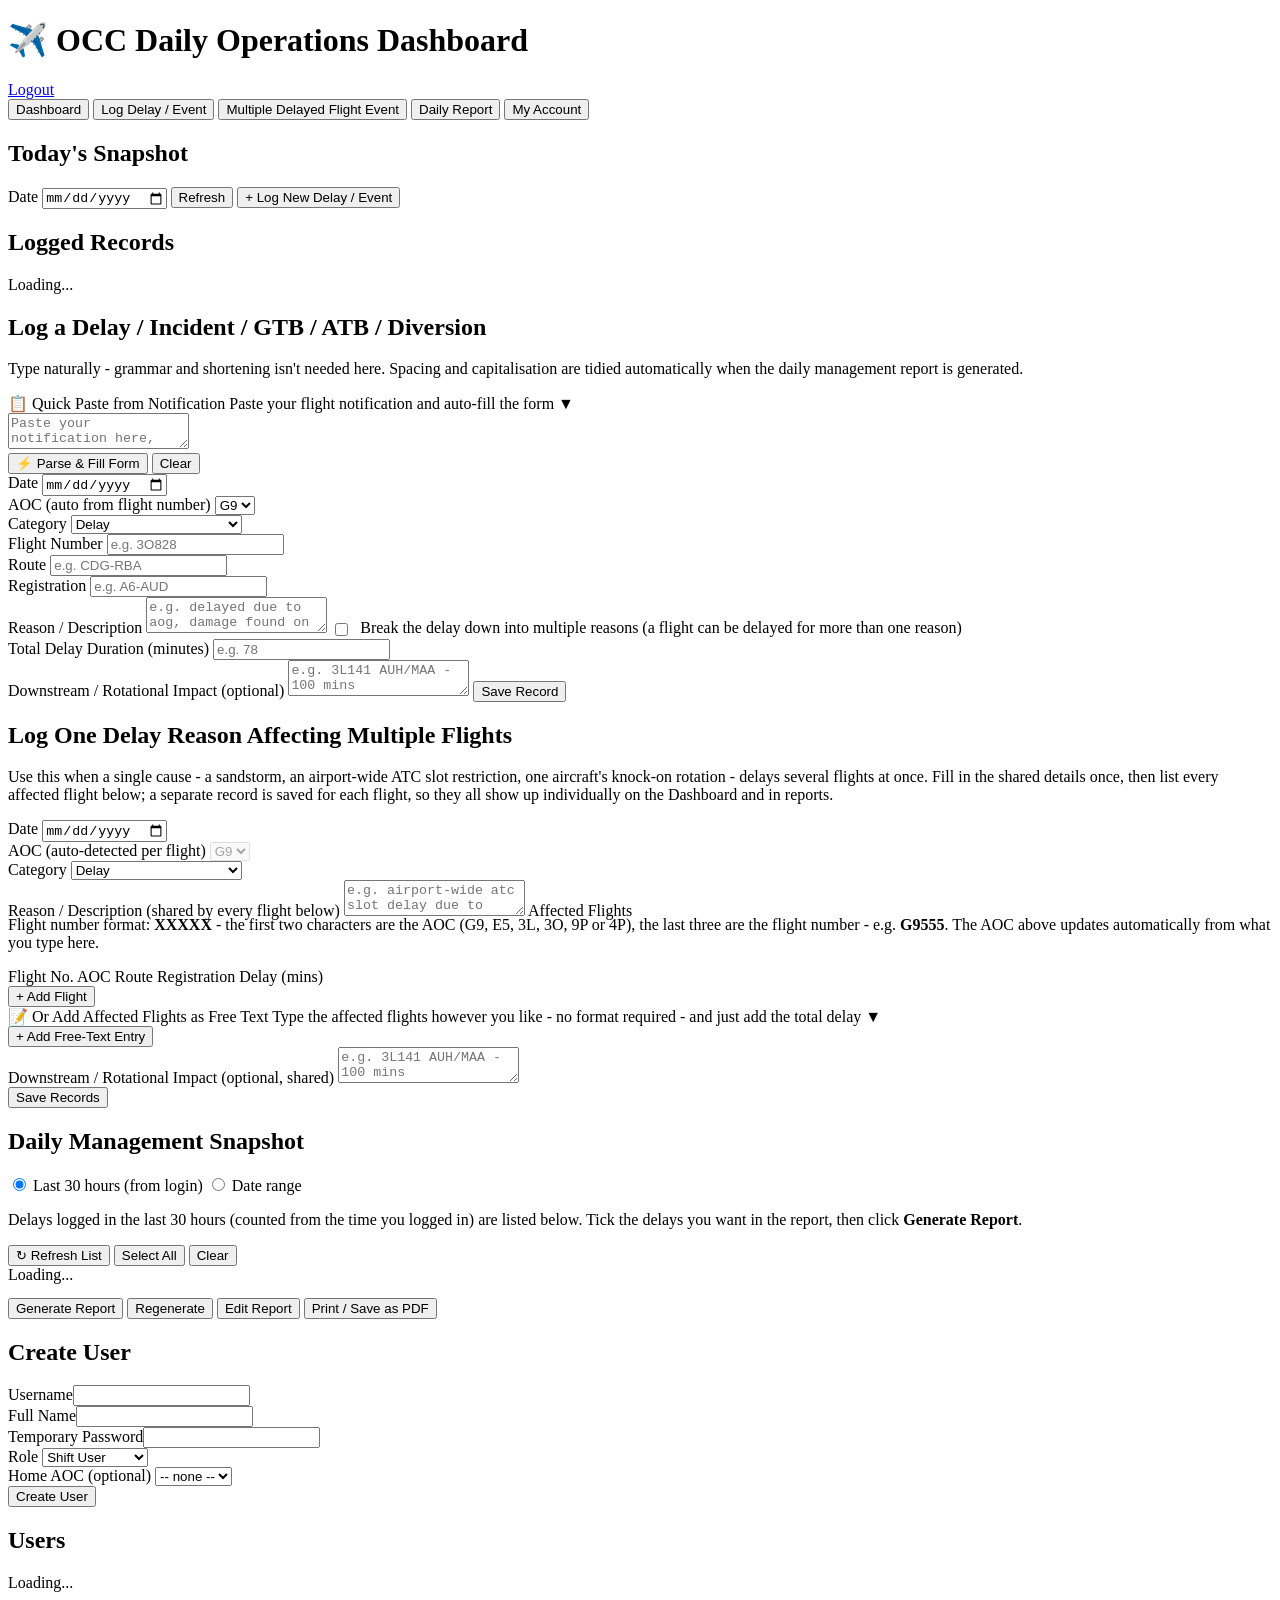
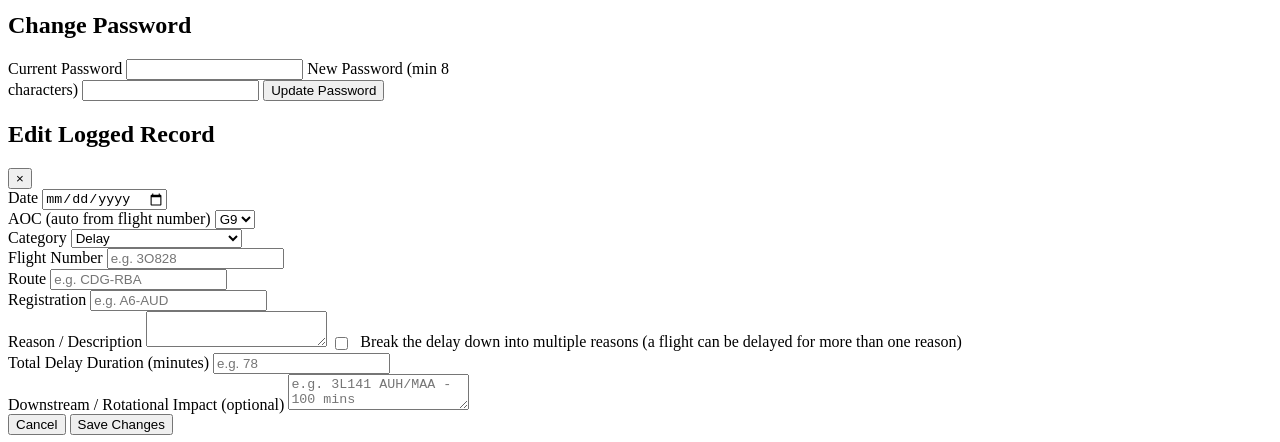
==== index.html @ 5374f3d2 "Add files via upload" ====
<!DOCTYPE html>
<html lang="en">
<head>
<meta charset="UTF-8">
<meta http-equiv="Content-Security-Policy" content="default-src 'self'; script-src 'self'; style-src 'self' 'unsafe-inline'; img-src 'self' data:; connect-src 'self' https://*.supabase.co wss://*.supabase.co; base-uri 'self'; form-action 'self'; object-src 'none'">
<meta name="referrer" content="strict-origin-when-cross-origin">
<meta name="viewport" content="width=device-width, initial-scale=1">
<title>OCC Daily Operations Dashboard</title>
<link rel="stylesheet" href="css/styles.css">
</head>
<body>
<div class="topbar">
  <div class="topbar-top">
    <h1>&#9992;&#65039; OCC Daily Operations Dashboard</h1>
    <div class="topbar-right">
      <span class="userbox" id="userbox"></span>
      <a href="#" class="logoutLink" id="logoutLink">Logout</a>
    </div>
  </div>
  <div class="tabs" id="tabs">
    <button class="tab-btn" data-tab="dashboard">Dashboard</button>
    <button class="tab-btn" data-tab="entry">Log Delay / Event</button>
    <button class="tab-btn" data-tab="multi">Multiple Delayed Flight Event</button>
    <button class="tab-btn" data-tab="report">Daily Report</button>
    <button class="tab-btn" data-tab="admin" id="adminTabBtn" style="display:none;">Admin</button>
    <button class="tab-btn" data-tab="account">My Account</button>
  </div>
</div>

<div class="container">

  <!-- ============ DASHBOARD ============ -->
  <section class="tab-section" id="tab-dashboard">
    <div class="card accent-blue">
      <h2>Today's Snapshot</h2>
      <div class="toolbar">
        <label>Date</label>
        <input type="date" id="dashDate">
        <button class="secondary small-btn" id="dashRefreshBtn" style="margin-top:0;">Refresh</button>
        <button class="small-btn" id="dashGoEntryBtn" style="margin-top:0;">+ Log New Delay / Event</button>
      </div>
      <div class="stat-tiles" id="statTiles"></div>
    </div>
    <div class="card accent-blue">
      <h2>Logged Records</h2>
      <div id="recordsTable">Loading...</div>
    </div>
  </section>

  <!-- ============ ENTRY ============ -->
  <section class="tab-section" id="tab-entry">
    <div class="card accent-teal">
      <h2>Log a Delay / Incident / GTB / ATB / Diversion</h2>
      <p class="small">Type naturally - grammar and shortening isn't needed here. Spacing and capitalisation are tidied automatically when the daily management report is generated.</p>

      <!-- Quick Paste from Notification -->
      <div class="quick-paste-box" id="quickPasteBox">
        <div class="quick-paste-header" id="quickPasteToggle">
          <span class="quick-paste-icon">📋</span>
          <span class="quick-paste-title">Quick Paste from Notification</span>
          <span class="quick-paste-hint">Paste your flight notification and auto-fill the form</span>
          <span class="quick-paste-chevron" id="quickPasteChevron">▼</span>
        </div>
        <div class="quick-paste-body" id="quickPasteBody">
          <textarea id="quickPasteInput" class="quick-paste-textarea" placeholder="Paste your notification here, e.g.&#10;&#10;FLIGHT DELAY&#10;A6-ATA / G9 555 / SHJ - KHI&#10;DELAY DUE AIRCRAFT TECHNICAL&#10;&#10;Supports multiple lines and formats. Fields will be auto-detected."></textarea>
          <div class="quick-paste-actions">
            <button type="button" class="quick-paste-btn" id="quickParseBtn">⚡ Parse & Fill Form</button>
            <button type="button" class="quick-paste-btn secondary" id="quickClearBtn">Clear</button>
          </div>
          <div id="quickPasteMsg"></div>
        </div>
      </div>

      <form id="entryForm">
        <div class="row">
          <div>
            <label for="record_date">Date</label>
            <input type="date" id="record_date" name="record_date" required>
          </div>
          <div>
            <label for="aoc">AOC <span class="small" id="aocAutoHint">(auto from flight number)</span></label>
            <select id="aoc" name="aoc" required>
              <option value="G9">G9</option>
              <option value="E5">E5</option>
              <option value="3L">3L</option>
              <option value="3O">3O</option>
              <option value="9P">9P</option>
              <option value="4P">4P</option>
            </select>
          </div>
          <div>
            <label for="category">Category</label>
            <select id="category" name="category" required>
              <option value="DELAY">Delay</option>
              <option value="GTB">GTB (Ground Turn Back)</option>
              <option value="ATB">ATB (Air Turn Back)</option>
              <option value="INCIDENT">Incident</option>
              <option value="DIVERSION">Diversion</option>
            </select>
          </div>
        </div>

        <div class="row">
          <div>
            <label for="flight_number">Flight Number</label>
            <input id="flight_number" name="flight_number" placeholder="e.g. 3O828">
          </div>
          <div>
            <label for="route">Route</label>
            <input id="route" name="route" placeholder="e.g. CDG-RBA">
          </div>
          <div>
            <label for="registration">Registration</label>
            <input id="registration" name="registration" placeholder="e.g. A6-AUD">
          </div>
        </div>

        <label for="reason">Reason / Description</label>
        <textarea id="reason" name="reason" required placeholder="e.g. delayed due to aog, damage found on main wheel no 1 during walk around"></textarea>

        <label style="margin-top:22px;">
          <input type="checkbox" id="breakdownToggle" style="width:auto; display:inline-block; vertical-align:middle; margin-right:8px;">
          Break the delay down into multiple reasons (a flight can be delayed for more than one reason)
        </label>

        <div id="manualDelayBox">
          <label for="delay_minutes">Total Delay Duration (minutes)</label>
          <input type="number" min="0" id="delay_minutes" name="delay_minutes" placeholder="e.g. 78">
        </div>

        <div id="breakdownBox" class="breakdown-box" style="display:none;">
          <div id="breakdownRows"></div>
          <button type="button" class="ghost small-btn" id="addBreakdownRowBtn">+ Add Reason</button>
          <div class="breakdown-total" id="breakdownTotal">Total delay from breakdown: 0 minutes</div>
        </div>

        <label for="downstream_impact">Downstream / Rotational Impact (optional)</label>
        <textarea id="downstream_impact" name="downstream_impact" placeholder="e.g. 3L141 AUH/MAA - 100 mins&#10;3L424 AUH/CAI - 35 mins"></textarea>

        <button type="submit">Save Record</button>
      </form>
      <div id="entryMsg"></div>
    </div>
  </section>

  <!-- ============ MULTIPLE DELAYED FLIGHT EVENT ============ -->
  <section class="tab-section" id="tab-multi">
    <div class="card accent-cyan">
      <h2>Log One Delay Reason Affecting Multiple Flights</h2>
      <p class="small">Use this when a single cause - a sandstorm, an airport-wide ATC slot restriction, one aircraft's knock-on rotation - delays several flights at once. Fill in the shared details once, then list every affected flight below; a separate record is saved for each flight, so they all show up individually on the Dashboard and in reports.</p>

      <form id="multiForm">
        <div class="row">
          <div>
            <label for="multi_record_date">Date</label>
            <input type="date" id="multi_record_date" required>
          </div>
          <div>
            <label for="multi_aoc">AOC <span class="small">(auto-detected per flight)</span></label>
            <select id="multi_aoc" disabled>
              <option value="G9">G9</option>
              <option value="E5">E5</option>
              <option value="3L">3L</option>
              <option value="3O">3O</option>
              <option value="9P">9P</option>
              <option value="4P">4P</option>
            </select>
          </div>
          <div>
            <label for="multi_category">Category</label>
            <select id="multi_category" required>
              <option value="DELAY">Delay</option>
              <option value="GTB">GTB (Ground Turn Back)</option>
              <option value="ATB">ATB (Air Turn Back)</option>
              <option value="INCIDENT">Incident</option>
              <option value="DIVERSION">Diversion</option>
            </select>
          </div>
        </div>

        <label for="multi_reason">Reason / Description (shared by every flight below)</label>
        <textarea id="multi_reason" required placeholder="e.g. airport-wide atc slot delay due to sandstorm"></textarea>
        <label style="margin-top:22px;">Affected Flights</label>
        <p class="small" style="margin-top:-4px;">Flight number format: <b>XXXXX</b> - the first two characters are the AOC (G9, E5, 3L, 3O, 9P or 4P), the last three are the flight number - e.g. <b>G9555</b>. The AOC above updates automatically from what you type here.</p>
        <div id="multiFlightBox" class="breakdown-box">
          <div class="mf-row mf-header">
            <span>Flight No.</span>
            <span>AOC</span>
            <span>Route</span>
            <span>Registration</span>
            <span>Delay (mins)</span>
            <span></span>
          </div>
          <div id="multiFlightRows"></div>
          <button type="button" class="ghost small-btn" id="addMultiFlightRowBtn">+ Add Flight</button>
        </div>

        <!-- Free-text alternative to the structured rows above - nothing
             typed here is parsed or reformatted; it's saved and shown in
             the report exactly as written, alongside a single total delay
             figure. Either method can be used, and both can be mixed. -->
        <div class="quick-paste-box cyan-variant" id="mfFreeTextBox">
          <div class="quick-paste-header" id="mfFreeTextToggle">
            <span class="quick-paste-icon">📝</span>
            <span class="quick-paste-title">Or Add Affected Flights as Free Text</span>
            <span class="quick-paste-hint">Type the affected flights however you like - no format required - and just add the total delay</span>
            <span class="quick-paste-chevron" id="mfFreeTextChevron">▼</span>
          </div>
          <div class="quick-paste-body" id="mfFreeTextBody">
            <div id="mfFreeTextRows"></div>
            <div class="quick-paste-actions">
              <button type="button" class="quick-paste-btn" id="addMfFreeTextRowBtn">+ Add Free-Text Entry</button>
            </div>
          </div>
        </div>

        <label for="multi_downstream_impact">Downstream / Rotational Impact (optional, shared)</label>
        <textarea id="multi_downstream_impact" placeholder="e.g. 3L141 AUH/MAA - 100 mins&#10;3L424 AUH/CAI - 35 mins"></textarea>

        <div id="multiMsg"></div>

        <button type="submit">Save Records</button>
      </form>
    </div>
  </section>

  <!-- ============ DAILY REPORT ============ -->
  <section class="tab-section" id="tab-report">
    <div class="card accent-purple no-print">
      <h2>Daily Management Snapshot</h2>
      <div class="rd-mode-row">
        <label class="rd-mode"><input type="radio" name="delayMode" id="modeWindow" value="window" checked> Last 30 hours (from login)</label>
        <label class="rd-mode"><input type="radio" name="delayMode" id="modeRange" value="range"> Date range</label>
        <span id="rangeInputs" style="display:none;">
          <label class="rd-range-label" for="rangeFrom">From</label>
          <input type="date" id="rangeFrom">
          <label class="rd-range-label" for="rangeTo">To</label>
          <input type="date" id="rangeTo">
          <button id="showRangeBtn" class="small-btn" type="button">Show Delays</button>
        </span>
      </div>
      <p class="small" id="recentDelaysIntro">Delays logged in the last 30 hours (counted from the time you logged in) are listed below. Tick the delays you want in the report, then click <b>Generate Report</b>.</p>
      <div class="toolbar">
        <button id="refreshDelaysBtn" class="ghost small-btn">&#8635; Refresh List</button>
        <button id="selectAllDelaysBtn" class="ghost small-btn">Select All</button>
        <button id="clearDelaysBtn" class="ghost small-btn">Clear</button>
        <span class="small" id="delaySelectionCount"></span>
      </div>
      <div id="recentDelaysList" class="recent-delays-list">Loading...</div>
      <div class="toolbar" style="margin-top:14px;">
        <button id="genBtn">Generate Report</button>
        <button id="forceBtn" class="secondary">Regenerate</button>
        <button id="editReportBtn" class="secondary">Edit Report</button>
        <button id="printBtn" class="ghost">Print / Save as PDF</button>
      </div>
      <div id="reportStatus" class="small"></div>
      <p class="small" id="editReportHint" style="display:none;">Editing mode is on - click any text in the report below to amend it by hand. These manual changes are not saved to the database; they stay on screen for printing/exporting until you regenerate the report.</p>
    </div>
    <div class="card accent-purple" id="reportCard" style="display:none;">
      <table class="report-grid" id="flightCountTable"></table>
      <div style="height:18px;"></div>
      <table class="report-grid" id="briefingTable"></table>
    </div>
  </section>

  <!-- ============ ADMIN ============ -->
  <section class="tab-section" id="tab-admin">
    <div class="card accent-red">
      <h2>Create User</h2>
      <form id="userForm">
        <div class="row">
          <div><label>Username</label><input id="newUsername" required></div>
          <div><label>Full Name</label><input id="newFullName" required></div>
          <div><label>Temporary Password</label><input id="newPassword" type="text" required></div>
        </div>
        <div class="row">
          <div>
            <label>Role</label>
            <select id="newRole">
              <option value="shift_user">Shift User</option>
              <option value="duty_manager">Duty Manager</option>
              <option value="admin">Admin</option>
            </select>
          </div>
          <div>
            <label>Home AOC (optional)</label>
            <select id="newAoc">
              <option value="">-- none --</option>
              <option value="G9">G9</option>
              <option value="E5">E5</option>
              <option value="3L">3L</option>
              <option value="3O">3O</option>
              <option value="9P">9P</option>
              <option value="4P">4P</option>
            </select>
          </div>
        </div>
        <button type="submit">Create User</button>
      </form>
      <div id="adminMsg"></div>
    </div>
    <div class="card accent-red">
      <h2>Users</h2>
      <div id="usersTable">Loading...</div>
    </div>
  </section>

  <!-- ============ ACCOUNT ============ -->
  <section class="tab-section" id="tab-account">
    <div class="card accent-slate" style="max-width:480px;">
      <h2>Change Password</h2>
      <form id="pwForm">
        <label>Current Password</label>
        <input type="password" id="currentPassword" required>
        <label>New Password (min 8 characters)</label>
        <input type="password" id="newAccountPassword" required minlength="8">
        <button type="submit">Update Password</button>
      </form>
      <div id="accountMsg"></div>
    </div>
  </section>

</div>

<!-- ============ EDIT RECORD MODAL ============ -->
<div class="modal-overlay" id="editRecordModal">
  <div class="modal-box">
    <div class="modal-header">
      <h2>Edit Logged Record</h2>
      <button type="button" class="modal-close" id="editModalCloseBtn" title="Close" aria-label="Close">&times;</button>
    </div>
    <form id="editRecordForm">
      <div class="row">
        <div>
          <label for="edit_record_date">Date</label>
          <input type="date" id="edit_record_date" required>
        </div>
        <div>
          <label for="edit_aoc">AOC <span class="small" id="editAocAutoHint">(auto from flight number)</span></label>
          <select id="edit_aoc" required>
            <option value="G9">G9</option>
            <option value="E5">E5</option>
            <option value="3L">3L</option>
            <option value="3O">3O</option>
            <option value="9P">9P</option>
            <option value="4P">4P</option>
          </select>
        </div>
        <div>
          <label for="edit_category">Category</label>
          <select id="edit_category" required>
            <option value="DELAY">Delay</option>
            <option value="GTB">GTB (Ground Turn Back)</option>
            <option value="ATB">ATB (Air Turn Back)</option>
            <option value="INCIDENT">Incident</option>
            <option value="DIVERSION">Diversion</option>
          </select>
        </div>
      </div>

      <div class="row">
        <div>
          <label for="edit_flight_number">Flight Number</label>
          <input id="edit_flight_number" placeholder="e.g. 3O828">
        </div>
        <div>
          <label for="edit_route">Route</label>
          <input id="edit_route" placeholder="e.g. CDG-RBA">
        </div>
        <div>
          <label for="edit_registration">Registration</label>
          <input id="edit_registration" placeholder="e.g. A6-AUD">
        </div>
      </div>

      <label for="edit_reason">Reason / Description</label>
      <textarea id="edit_reason" required></textarea>

      <label style="margin-top:22px;">
        <input type="checkbox" id="edit_breakdownToggle" style="width:auto; display:inline-block; vertical-align:middle; margin-right:8px;">
        Break the delay down into multiple reasons (a flight can be delayed for more than one reason)
      </label>

      <div id="editManualDelayBox">
        <label for="edit_delay_minutes">Total Delay Duration (minutes)</label>
        <input type="number" min="0" id="edit_delay_minutes" placeholder="e.g. 78">
      </div>

      <div id="editBreakdownBox" class="breakdown-box" style="display:none;">
        <div id="editBreakdownRows"></div>
        <button type="button" class="ghost small-btn" id="editAddBreakdownRowBtn">+ Add Reason</button>
        <div class="breakdown-total" id="editBreakdownTotal">Total delay from breakdown: 0 minutes</div>
      </div>

      <label for="edit_downstream_impact">Downstream / Rotational Impact (optional)</label>
      <textarea id="edit_downstream_impact" placeholder="e.g. 3L141 AUH/MAA - 100 mins&#10;3L424 AUH/CAI - 35 mins"></textarea>

      <div id="editRecordMsg"></div>

      <div class="modal-actions">
        <button type="button" class="ghost" id="editCancelBtn">Cancel</button>
        <button type="submit">Save Changes</button>
      </div>
    </form>
  </div>
</div>

<script src="js/config.js"></script>
<script src="js/vendor/supabase.js"></script>
<script src="js/common.js"></script>
<script src="js/app.js"></script>
</body>
</html>
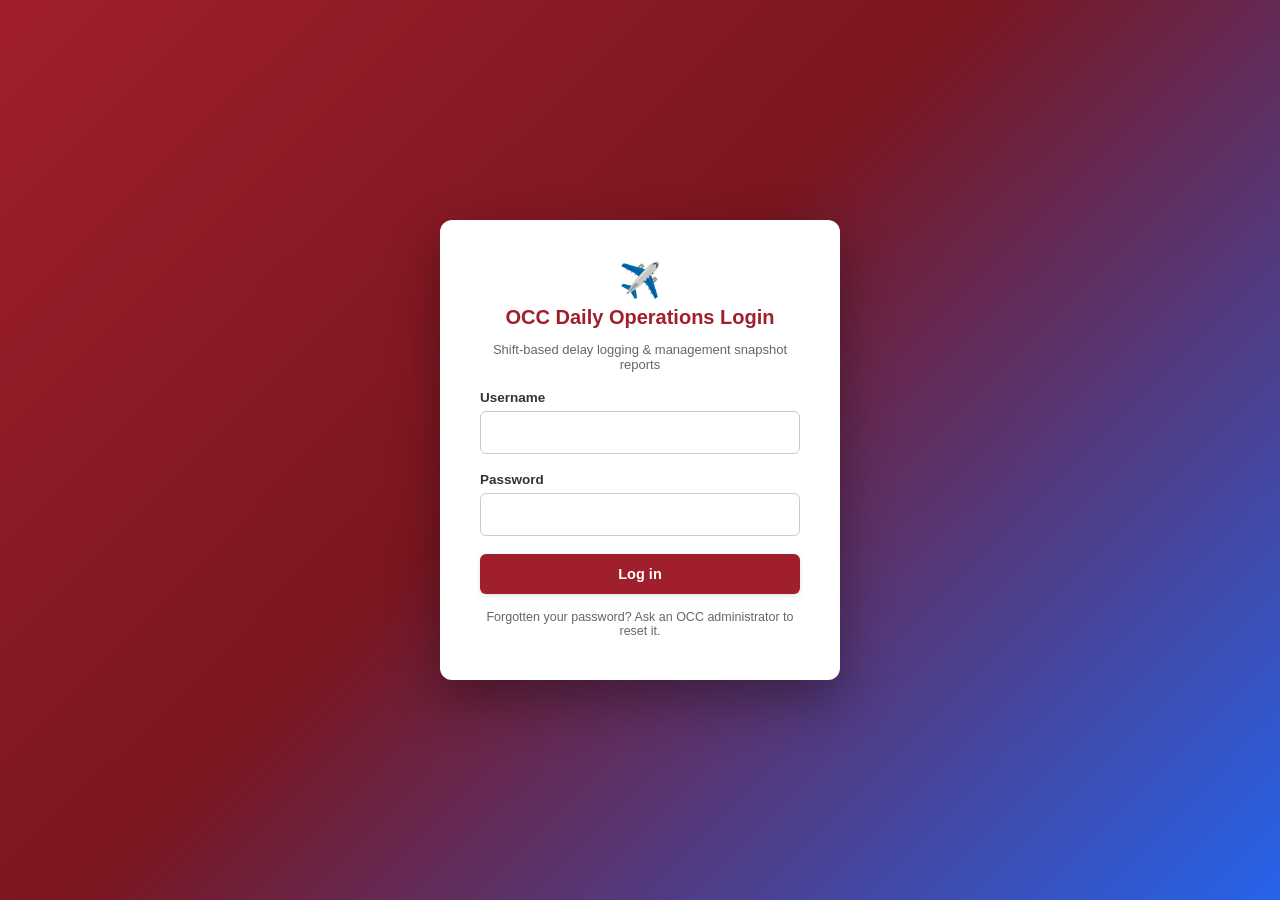
==== commit 1fafd027: "Add files via upload" ====
--- a/index.html
+++ b/index.html
@@ -6,7 +6,7 @@
 <meta name="referrer" content="strict-origin-when-cross-origin">
 <meta name="viewport" content="width=device-width, initial-scale=1">
 <title>OCC Daily Operations Dashboard</title>
-<link rel="stylesheet" href="css/styles.css">
+<link rel="stylesheet" href="styles.css">
 </head>
 <body>
 <div class="topbar">
@@ -405,9 +405,9 @@
   </div>
 </div>
 
-<script src="js/config.js"></script>
-<script src="js/vendor/supabase.js"></script>
-<script src="js/common.js"></script>
-<script src="js/app.js"></script>
+<script src="config.js"></script>
+<script src="supabase.js"></script>
+<script src="common.js"></script>
+<script src="app.js"></script>
 </body>
 </html>
--- a/styles.css
+++ b/styles.css
@@ -0,0 +1,662 @@
+:root {
+  --brand-red: #a01f2d;
+  --brand-red-dark: #7a1620;
+  --brand-orange: #e8712f;
+  --brand-teal: #0d9488;
+  --brand-blue: #2563eb;
+  --brand-purple: #7c3aed;
+  --brand-amber: #d97706;
+  --brand-cyan: #0891b2;
+  --brand-slate: #475569;
+  --brand-gray: #8c8c8c;
+  --brand-gray-light: #eef0f2;
+  --brand-green-light: #d9ede1;
+  --text-dark: #1c1c1c;
+  --border: #333;
+  --danger-text: #b32020;
+  --ok-text: #1c7a3a;
+  --bg: #f0f2f5;
+}
+
+* { box-sizing: border-box; }
+
+body {
+  font-family: -apple-system, BlinkMacSystemFont, "Segoe UI", Roboto, Helvetica, Arial, sans-serif;
+  background: var(--bg);
+  color: var(--text-dark);
+  margin: 0;
+}
+
+/* ---------------- Topbar & Tabs ---------------- */
+.topbar {
+  background: linear-gradient(90deg, var(--brand-red) 0%, var(--brand-red-dark) 100%);
+  color: #fff;
+  padding: 14px 24px 0 24px;
+  box-shadow: 0 2px 8px rgba(0,0,0,0.15);
+}
+.topbar .topbar-top { display: flex; align-items: center; justify-content: space-between; padding-bottom: 12px; }
+.topbar h1 { font-size: 19px; margin: 0; font-weight: 800; letter-spacing: 0.3px; }
+.topbar .userbox { font-size: 13px; opacity: 0.95; background: rgba(255,255,255,0.15); padding: 5px 12px; border-radius: 20px; }
+.topbar .logoutLink { color: #fff; text-decoration: none; font-size: 13px; font-weight: 700; margin-left: 14px; background: rgba(0,0,0,0.2); padding: 5px 12px; border-radius: 20px; }
+.topbar .logoutLink:hover { background: rgba(0,0,0,0.35); }
+.topbar-right { display: flex; align-items: center; gap: 10px; }
+
+.tabs { display: flex; gap: 4px; flex-wrap: wrap; }
+.tab-btn {
+  background: rgba(255,255,255,0.12);
+  color: #fff;
+  border: none;
+  border-bottom: 4px solid transparent;
+  padding: 10px 18px;
+  font-size: 13px;
+  font-weight: 700;
+  letter-spacing: 0.2px;
+  cursor: pointer;
+  border-radius: 6px 6px 0 0;
+  transition: all 0.15s ease;
+}
+.tab-btn:hover { background: rgba(255,255,255,0.24); }
+.tab-btn.active { background: #f0f2f5; color: var(--brand-red-dark); border-bottom: 4px solid var(--tab-accent, var(--brand-amber)); }
+.tab-btn[data-tab="dashboard"] { --tab-accent: var(--brand-blue); }
+.tab-btn[data-tab="entry"] { --tab-accent: var(--brand-teal); }
+.tab-btn[data-tab="multi"] { --tab-accent: var(--brand-cyan); }
+.tab-btn[data-tab="report"] { --tab-accent: var(--brand-purple); }
+.tab-btn[data-tab="admin"] { --tab-accent: var(--brand-red); }
+.tab-btn[data-tab="account"] { --tab-accent: var(--brand-slate); }
+
+.container { max-width: 1500px; margin: 24px auto; padding: 0 24px; }
+.tab-section { display: none; }
+.tab-section.active { display: block; }
+
+.card {
+  background: #fff;
+  border: 1px solid #ddd;
+  border-left: 6px solid var(--accent, var(--brand-red));
+  border-radius: 8px;
+  padding: 24px 28px;
+  margin-bottom: 22px;
+  box-shadow: 0 2px 6px rgba(0,0,0,0.07);
+}
+.card.accent-blue { --accent: var(--brand-blue); }
+.card.accent-teal { --accent: var(--brand-teal); }
+.card.accent-cyan { --accent: var(--brand-cyan); }
+.card.accent-orange { --accent: var(--brand-orange); }
+.card.accent-purple { --accent: var(--brand-purple); }
+.card.accent-red { --accent: var(--brand-red); }
+.card.accent-slate { --accent: var(--brand-slate); }
+
+.card h2 {
+  font-size: 16px;
+  text-transform: uppercase;
+  letter-spacing: 0.5px;
+  color: var(--accent, var(--brand-red-dark));
+  margin-top: 0;
+  border-bottom: 2px solid var(--brand-gray-light);
+  padding-bottom: 12px;
+  margin-bottom: 18px;
+}
+
+label { display: block; font-size: 13.5px; font-weight: 700; margin-bottom: 6px; margin-top: 18px; color: #333; }
+input, select, textarea {
+  width: 100%;
+  padding: 12px 14px;
+  border: 1.5px solid #c7ccd1;
+  border-radius: 6px;
+  font-size: 15px;
+  font-family: inherit;
+  background: #fff;
+  transition: border-color 0.15s ease, box-shadow 0.15s ease;
+}
+input:focus, select:focus, textarea:focus {
+  outline: none;
+  border-color: var(--accent, var(--brand-blue));
+  box-shadow: 0 0 0 3px rgba(37,99,235,0.15);
+}
+textarea { min-height: 110px; resize: vertical; line-height: 1.5; }
+
+.row { display: flex; gap: 20px; flex-wrap: wrap; }
+.row > div { flex: 1; min-width: 240px; }
+.row.tight > div { min-width: 160px; }
+
+button, .btn {
+  background: var(--accent, var(--brand-red));
+  color: #fff;
+  border: none;
+  padding: 12px 22px;
+  border-radius: 6px;
+  font-size: 14.5px;
+  font-weight: 700;
+  cursor: pointer;
+  margin-top: 18px;
+  display: inline-block;
+  text-decoration: none;
+  box-shadow: 0 2px 4px rgba(0,0,0,0.12);
+  transition: filter 0.15s ease, transform 0.05s ease;
+}
+button:hover, .btn:hover { filter: brightness(0.9); }
+button:active, .btn:active { transform: translateY(1px); }
+button.secondary, .btn.secondary { background: var(--brand-slate); }
+button.ghost, .btn.ghost { background: transparent; color: var(--accent, var(--brand-red)); border: 2px solid var(--accent, var(--brand-red)); box-shadow: none; }
+button.danger { background: var(--danger-text); }
+button:disabled { opacity: 0.55; cursor: not-allowed; }
+button.small-btn { padding: 6px 12px; font-size: 12.5px; margin-top: 0; }
+
+.msg { padding: 12px 16px; border-radius: 6px; margin-top: 14px; font-size: 14px; font-weight: 600; }
+.msg.error { background: #fdecea; color: var(--danger-text); border: 1px solid #f5b8b0; }
+.msg.success { background: var(--brand-green-light); color: var(--ok-text); border: 1px solid #b6dcc4; }
+
+table { width: 100%; border-collapse: collapse; font-size: 13.5px; }
+th, td { border: 1px solid #ccd2d8; padding: 10px; text-align: left; vertical-align: top; }
+th { background: var(--brand-slate); color: #fff; text-transform: uppercase; font-size: 12px; letter-spacing: 0.3px; }
+tbody tr:nth-child(even) { background: #f7f8fa; }
+
+.badge { display: inline-block; padding: 3px 10px; border-radius: 12px; font-size: 11px; font-weight: 800; letter-spacing: 0.3px; }
+.badge.INCIDENT { background: #fde0e0; color: #a01f2d; }
+.badge.DELAY { background: #fef3c7; color: #92610a; }
+.badge.GTB { background: #dbeafe; color: #1d4ed8; }
+.badge.ATB { background: #ede9fe; color: #6d28d9; }
+.badge.DIVERSION { background: #ffedd5; color: #c2410c; }
+.badge.open { background: #fde0e0; color: #a01f2d; }
+.badge.closed { background: #d1fae5; color: #047857; }
+
+.stat-tiles { display: flex; gap: 16px; flex-wrap: wrap; }
+.stat-tile {
+  flex: 1; min-width: 130px; border-radius: 8px; padding: 16px; text-align: center; color: #fff;
+  box-shadow: 0 2px 6px rgba(0,0,0,0.1);
+}
+.stat-tile .num { font-size: 28px; font-weight: 800; }
+.stat-tile .lbl { font-size: 11.5px; text-transform: uppercase; margin-top: 4px; opacity: 0.9; letter-spacing: 0.3px; }
+.stat-tile.t-total { background: linear-gradient(135deg, var(--brand-slate), #334155); }
+.stat-tile.t-incident { background: linear-gradient(135deg, #dc2626, #a01f2d); }
+.stat-tile.t-delay { background: linear-gradient(135deg, #f59e0b, #b45309); }
+.stat-tile.t-gtb { background: linear-gradient(135deg, #3b82f6, #1d4ed8); }
+.stat-tile.t-atb { background: linear-gradient(135deg, #8b5cf6, #6d28d9); }
+.stat-tile.t-diversion { background: linear-gradient(135deg, #fb923c, #c2410c); }
+.stat-tile.t-time { background: linear-gradient(135deg, #14b8a6, #0d9488); }
+
+/* ---- Delay breakdown builder ---- */
+.breakdown-box { border: 2px dashed #c7ccd1; border-radius: 8px; padding: 14px; margin-top: 10px; background: #fbfbfc; }
+.breakdown-row { display: flex; gap: 10px; align-items: center; margin-bottom: 10px; }
+.breakdown-row select, .breakdown-row input { margin: 0; }
+.breakdown-row .bd-tag { flex: 2; }
+.breakdown-row .bd-minutes { flex: 1; min-width: 100px; }
+.breakdown-row .bd-note { flex: 3; }
+.breakdown-row .bd-remove {
+  background: var(--danger-text); color: #fff; border: none; border-radius: 6px; width: 34px; height: 34px;
+  font-weight: 800; cursor: pointer; flex: 0 0 34px; margin: 0;
+}
+.breakdown-total { margin-top: 10px; font-weight: 800; font-size: 15px; color: var(--brand-teal); }
+.breakdown-total.mismatch { color: var(--danger-text); }
+
+/* ---------------- Snapshot report (mirrors the OCC daily briefing template) ---------------- */
+.report-grid { border-collapse: collapse; width: 100%; table-layout: fixed; }
+.report-grid th, .report-grid td { border: 1px solid #222; padding: 8px 10px; font-size: 12.5px; vertical-align: top; }
+.report-grid .title-row td { background: linear-gradient(90deg, var(--brand-slate), #334155); color: #fff; text-align: center; font-weight: 800; font-size: 15px; letter-spacing: 0.4px; }
+.report-grid .date-cell { background: var(--brand-green-light); font-weight: 800; text-align: center; }
+.report-grid .aoc-header { background: linear-gradient(180deg, var(--brand-red), var(--brand-red-dark)); color: #fff; text-align: center; font-weight: 800; }
+.report-grid .row-label { background: var(--brand-slate); color: #fff; font-weight: 800; text-align: center; }
+.report-grid .num-cell { text-align: center; font-weight: 800; font-size: 15px; color: var(--brand-red-dark); }
+.report-grid .events-cell { min-height: 120px; }
+.report-grid .event { margin-bottom: 12px; padding-bottom: 10px; border-bottom: 1px dashed #ddd; }
+.report-grid .event:last-child { border-bottom: none; }
+.report-grid .event .flight { font-weight: 800; text-decoration: underline; display: block; color: var(--brand-red-dark); }
+.report-grid .event .delay { color: var(--danger-text); font-weight: 800; }
+.report-grid .event .impact { margin-top: 4px; font-style: italic; color: #444; }
+.report-grid .event .bd-line { margin-top: 3px; padding-left: 10px; font-size: 11.5px; color: #333; }
+.report-grid .event .bd-line b { color: var(--brand-slate); }
+
+/* Multiple Delayed Flight Event: one reason heading, many flights listed
+   underneath it instead of repeating the reason per flight. */
+.report-grid .event.event-group { border-left: 3px solid var(--brand-cyan); padding-left: 8px; }
+.report-grid .event .mf-flight-list { margin-top: 6px; }
+.report-grid .event .mf-flight-line { margin-top: 3px; font-size: 11.5px; }
+.report-grid .event .mf-flight-line .fno { font-weight: 800; text-decoration: underline; color: var(--brand-red-dark); }
+.report-grid .event .mf-flight-line .delay-inline { margin-left: 5px; color: var(--danger-text); font-weight: 700; }
+.report-grid .nil { text-align: center; font-weight: 800; padding-top: 40px; color: #888; }
+
+.toolbar { display: flex; gap: 12px; align-items: center; margin-bottom: 18px; flex-wrap: wrap; }
+.toolbar input[type=date] { width: auto; }
+.toolbar label { margin: 0; }
+
+.small { font-size: 12.5px; color: #666; }
+
+/* ---- Quick Paste Notification Box ---- */
+.quick-paste-box {
+  border: 2px solid var(--brand-teal);
+  border-radius: 10px;
+  margin-bottom: 22px;
+  overflow: hidden;
+  background: linear-gradient(135deg, #f0fdfa 0%, #f7fdfb 100%);
+  box-shadow: 0 2px 8px rgba(13, 148, 136, 0.10);
+  transition: box-shadow 0.2s ease;
+}
+.quick-paste-box:hover {
+  box-shadow: 0 4px 16px rgba(13, 148, 136, 0.18);
+}
+.quick-paste-header {
+  display: flex;
+  align-items: center;
+  gap: 10px;
+  padding: 14px 18px;
+  cursor: pointer;
+  background: linear-gradient(90deg, rgba(13,148,136,0.08) 0%, rgba(13,148,136,0.02) 100%);
+  user-select: none;
+  transition: background 0.15s ease;
+}
+.quick-paste-header:hover {
+  background: linear-gradient(90deg, rgba(13,148,136,0.14) 0%, rgba(13,148,136,0.04) 100%);
+}
+.quick-paste-icon {
+  font-size: 20px;
+}
+.quick-paste-title {
+  font-weight: 800;
+  font-size: 14px;
+  color: var(--brand-teal);
+  letter-spacing: 0.3px;
+}
+.quick-paste-hint {
+  font-size: 12px;
+  color: #666;
+  flex: 1;
+}
+.quick-paste-chevron {
+  font-size: 13px;
+  color: var(--brand-teal);
+  transition: transform 0.25s ease;
+  font-weight: 800;
+}
+.quick-paste-chevron.open {
+  transform: rotate(180deg);
+}
+.quick-paste-body {
+  max-height: 0;
+  overflow: hidden;
+  transition: max-height 0.35s cubic-bezier(0.4, 0, 0.2, 1), padding 0.25s ease;
+  padding: 0 18px;
+}
+.quick-paste-body.open {
+  max-height: 600px;
+  padding: 0 18px 18px 18px;
+}
+.quick-paste-textarea {
+  min-height: 100px;
+  font-size: 13.5px;
+  font-family: 'Cascadia Code', 'Fira Code', 'Consolas', monospace;
+  background: #fff;
+  border: 1.5px solid #b2dfdb;
+  border-radius: 8px;
+  line-height: 1.6;
+  margin-top: 10px;
+  resize: vertical;
+  transition: border-color 0.15s ease, box-shadow 0.15s ease;
+}
+.quick-paste-textarea:focus {
+  border-color: var(--brand-teal);
+  box-shadow: 0 0 0 3px rgba(13, 148, 136, 0.15);
+}
+.quick-paste-actions {
+  display: flex;
+  gap: 10px;
+  margin-top: 12px;
+}
+.quick-paste-btn {
+  background: var(--brand-teal) !important;
+  color: #fff;
+  border: none;
+  padding: 10px 20px;
+  border-radius: 6px;
+  font-size: 13.5px;
+  font-weight: 700;
+  cursor: pointer;
+  margin-top: 0;
+  display: inline-flex;
+  align-items: center;
+  gap: 6px;
+  transition: filter 0.15s ease, transform 0.05s ease;
+}
+.quick-paste-btn:hover {
+  filter: brightness(0.88);
+}
+.quick-paste-btn:active {
+  transform: translateY(1px);
+}
+.quick-paste-btn.secondary {
+  background: transparent !important;
+  color: var(--brand-teal);
+  border: 2px solid var(--brand-teal);
+  box-shadow: none;
+}
+.quick-paste-btn.secondary:hover {
+  background: rgba(13, 148, 136, 0.06) !important;
+}
+.quick-paste-parsed {
+  margin-top: 12px;
+  padding: 12px 16px;
+  border-radius: 8px;
+  font-size: 13px;
+  line-height: 1.6;
+}
+.quick-paste-parsed.success {
+  background: #d1fae5;
+  border: 1px solid #6ee7b7;
+  color: #065f46;
+}
+.quick-paste-parsed.warning {
+  background: #fef3c7;
+  border: 1px solid #fbbf24;
+  color: #92400e;
+}
+.quick-paste-parsed .parsed-field {
+  display: inline-block;
+  background: rgba(255,255,255,0.6);
+  padding: 2px 8px;
+  border-radius: 4px;
+  font-weight: 700;
+  margin: 1px 2px;
+}
+
+/* Cyan retint of the quick-paste box, used on the Multiple Delayed Flight
+   Event tab (accent-cyan) so the bulk-add box matches that tab's color
+   instead of the Log Delay/Event tab's teal. */
+.quick-paste-box.cyan-variant {
+  border-color: var(--brand-cyan);
+  background: linear-gradient(135deg, #ecfeff 0%, #f7fdfe 100%);
+  box-shadow: 0 2px 8px rgba(8, 145, 178, 0.10);
+}
+.quick-paste-box.cyan-variant:hover { box-shadow: 0 4px 16px rgba(8, 145, 178, 0.18); }
+.quick-paste-box.cyan-variant .quick-paste-header { background: linear-gradient(90deg, rgba(8,145,178,0.08) 0%, rgba(8,145,178,0.02) 100%); }
+.quick-paste-box.cyan-variant .quick-paste-header:hover { background: linear-gradient(90deg, rgba(8,145,178,0.14) 0%, rgba(8,145,178,0.04) 100%); }
+.quick-paste-box.cyan-variant .quick-paste-title,
+.quick-paste-box.cyan-variant .quick-paste-chevron { color: var(--brand-cyan); }
+.quick-paste-box.cyan-variant .quick-paste-textarea { border-color: #a5e6f5; }
+.quick-paste-box.cyan-variant .quick-paste-textarea:focus { border-color: var(--brand-cyan); box-shadow: 0 0 0 3px rgba(8, 145, 178, 0.15); }
+.quick-paste-box.cyan-variant .quick-paste-btn { background: var(--brand-cyan) !important; }
+.quick-paste-box.cyan-variant .quick-paste-btn.secondary { background: transparent !important; color: var(--brand-cyan); border-color: var(--brand-cyan); }
+.quick-paste-box.cyan-variant .quick-paste-btn.secondary:hover { background: rgba(8, 145, 178, 0.06) !important; }
+
+/* Quick Paste: fields the parser could not fill from the pasted text.
+   These need the user's manual attention/confirmation. */
+input.field-needs-manual,
+select.field-needs-manual,
+textarea.field-needs-manual {
+  border-color: var(--brand-amber) !important;
+  background: #fffbeb !important;
+  box-shadow: 0 0 0 3px rgba(217,119,6,0.18) !important;
+}
+.field-manual-note {
+  display: block;
+  margin-top: 6px;
+  font-size: 12px;
+  font-weight: 700;
+  color: var(--brand-amber);
+}
+.field-manual-note::before {
+  content: "⚠ ";
+}
+.breakdown-row.bd-needs-manual .bd-minutes {
+  border-color: var(--brand-amber) !important;
+  background: #fffbeb !important;
+  box-shadow: 0 0 0 3px rgba(217,119,6,0.18) !important;
+}
+
+/* Row-level Edit/Delete buttons on the Dashboard's logged-records table */
+.row-actions { white-space: nowrap; }
+.row-actions button { margin-top: 0; }
+.row-actions button + button { margin-left: 8px; }
+
+/* Edit Record modal */
+.modal-overlay {
+  display: none;
+  position: fixed;
+  inset: 0;
+  background: rgba(20, 20, 25, 0.55);
+  z-index: 1000;
+  align-items: flex-start;
+  justify-content: center;
+  padding: 40px 16px;
+  overflow-y: auto;
+}
+.modal-overlay.open { display: flex; }
+.modal-box {
+  background: #fff;
+  border-radius: 10px;
+  max-width: 900px;
+  width: 100%;
+  padding: 28px 32px 32px;
+  box-shadow: 0 12px 40px rgba(0,0,0,0.25);
+}
+.modal-header {
+  display: flex;
+  align-items: center;
+  justify-content: space-between;
+  border-bottom: 2px solid var(--brand-gray-light);
+  padding-bottom: 12px;
+  margin-bottom: 6px;
+}
+.modal-header h2 {
+  font-size: 16px;
+  text-transform: uppercase;
+  letter-spacing: 0.5px;
+  color: var(--brand-red-dark);
+  margin: 0;
+}
+.modal-close {
+  background: transparent;
+  color: var(--brand-slate);
+  border: none;
+  box-shadow: none;
+  font-size: 26px;
+  line-height: 1;
+  padding: 0 4px;
+  margin: 0;
+  cursor: pointer;
+}
+.modal-close:hover { filter: none; color: var(--brand-red-dark); }
+.modal-actions {
+  display: flex;
+  justify-content: flex-end;
+  gap: 12px;
+  margin-top: 10px;
+}
+
+/* Multiple Delayed Flight Event - repeatable per-flight rows */
+.mf-row {
+  display: grid;
+  grid-template-columns: 1.3fr 0.6fr 1.3fr 1.1fr 1fr auto;
+  gap: 10px;
+  align-items: center;
+  margin-bottom: 10px;
+}
+.mf-row input { margin: 0; }
+.mf-header {
+  font-size: 11.5px;
+  font-weight: 800;
+  text-transform: uppercase;
+  letter-spacing: 0.3px;
+  color: var(--brand-slate);
+  margin-bottom: 4px;
+}
+.mf-row .bd-remove {
+  background: transparent;
+  color: var(--danger-text);
+  border: 2px solid var(--danger-text);
+  box-shadow: none;
+  border-radius: 50%;
+  width: 32px;
+  height: 32px;
+  padding: 0;
+  font-size: 18px;
+  line-height: 1;
+  margin: 0;
+}
+.mf-aoc-badge {
+  display: inline-flex;
+  align-items: center;
+  justify-content: center;
+  min-height: 44px;
+  border-radius: 8px;
+  font-weight: 800;
+  font-size: 13px;
+  background: var(--brand-gray-light);
+  color: var(--brand-gray);
+}
+.mf-aoc-badge.detected { background: #dbeafe; color: #1d4ed8; }
+.mf-aoc-badge.invalid { background: #fde0e0; color: #a01f2d; }
+
+/* Multiple Delayed Flight Event - free-text entries: each one is its own
+   card (AOC + total delay on one line, then an unrestricted textarea)
+   rather than the fixed-column grid used by the structured rows above,
+   since the whole point is not to force the text into that shape. */
+.mf-freetext-row {
+  position: relative;
+  border: 1.5px solid #a5e6f5;
+  border-radius: 8px;
+  padding: 12px 44px 12px 12px;
+  margin-bottom: 12px;
+  background: #fff;
+}
+.mf-freetext-top {
+  display: flex;
+  gap: 16px;
+  align-items: flex-end;
+  margin-bottom: 10px;
+  flex-wrap: wrap;
+}
+.mf-freetext-top > div { display: flex; flex-direction: column; }
+.mf-freetext-aoc { width: 100px; margin: 0; }
+.mf-freetext-minutes { width: 170px; margin: 0; }
+.mf-freetext-label {
+  font-size: 11px;
+  font-weight: 800;
+  text-transform: uppercase;
+  letter-spacing: 0.3px;
+  color: var(--brand-slate);
+  margin-bottom: 4px;
+  display: block;
+}
+.mf-freetext-text {
+  width: 100%;
+  min-height: 80px;
+  margin: 0;
+  font-family: inherit;
+}
+.mf-freetext-row .bd-remove {
+  position: absolute;
+  top: 10px;
+  right: 10px;
+  background: transparent;
+  color: var(--danger-text);
+  border: 2px solid var(--danger-text);
+  box-shadow: none;
+  border-radius: 50%;
+  width: 28px;
+  height: 28px;
+  padding: 0;
+  font-size: 16px;
+  line-height: 1;
+  margin: 0;
+}
+
+/* Daily Report - a free-text affected-flights entry, shown verbatim */
+.report-grid .event .mf-freetext-block {
+  margin-top: 6px;
+  white-space: pre-wrap;
+  font-size: 12px;
+}
+
+/* Daily Report - manual free-text amendment mode */
+#reportCard.editing .report-grid {
+  outline: 2px dashed var(--brand-purple);
+  outline-offset: 6px;
+  background: #faf8ff;
+}
+#reportCard.editing .report-grid td,
+#reportCard.editing .report-grid th {
+  cursor: text;
+}
+#reportCard.editing .report-grid td:focus,
+#reportCard.editing .report-grid th:focus {
+  outline: 2px solid var(--brand-purple);
+  outline-offset: -2px;
+  background: #fff;
+}
+
+
+/* ---- Daily Report: editable PAX flights / aircraft defects cells ---- */
+.report-grid .rep-count-input {
+  width: 100%; max-width: 90px; margin: 0; padding: 4px 6px; text-align: center;
+  font: inherit; font-weight: 800; font-size: 15px; color: var(--brand-red-dark);
+  background: #fffdf3; border: 1px dashed #b9a24a; border-radius: 4px; box-sizing: border-box;
+}
+.report-grid .rep-count-input:focus { outline: 2px solid var(--brand-purple); background: #fff; }
+.report-grid .rep-count-input.rep-count-error { border-color: var(--danger-text); background: #fdecea; }
+.report-grid .rep-count-input::-webkit-outer-spin-button,
+.report-grid .rep-count-input::-webkit-inner-spin-button { -webkit-appearance: none; margin: 0; }
+.report-grid .rep-count-input { -moz-appearance: textfield; appearance: textfield; }
+
+/* ---- Daily Report: 30-hour delay picker ---- */
+.rd-mode-row { display: flex; flex-wrap: wrap; gap: 10px 18px; align-items: center; margin: 4px 0 8px; }
+.rd-mode-row .rd-mode { display: flex; align-items: center; gap: 6px; margin: 0; cursor: pointer; font-size: 14px; }
+.rd-mode-row .rd-mode input { width: auto; margin: 0; }
+.rd-mode-row #rangeInputs { display: flex; flex-wrap: wrap; gap: 8px; align-items: center; }
+.rd-mode-row #rangeInputs input[type=date] { width: auto; margin: 0; padding: 6px 8px; }
+.rd-mode-row .rd-range-label { margin: 0; font-size: 13px; }
+.recent-delays-list {
+  max-height: 340px; overflow-y: auto; border: 1px solid #d5d9de; border-radius: 8px;
+  background: #fff; padding: 4px;
+}
+.rd-item {
+  display: flex; gap: 10px; align-items: flex-start; padding: 8px 10px; margin: 0;
+  border-radius: 6px; cursor: pointer; border-bottom: 1px solid #eef0f2;
+  text-transform: none; letter-spacing: normal; font-weight: 400; font-size: 13px; color: var(--text-dark);
+}
+.rd-item:last-child { border-bottom: none; }
+.rd-item:hover { background: #f6f3ff; }
+.rd-item.selected { background: #efe9ff; }
+.rd-item .rd-check { width: auto; margin: 3px 0 0; flex: 0 0 auto; }
+.rd-main { display: flex; flex-direction: column; gap: 3px; min-width: 0; flex: 1; }
+.rd-top { display: flex; flex-wrap: wrap; gap: 8px; align-items: center; }
+.rd-time { margin-left: auto; }
+.rd-reason { font-weight: 600; word-break: break-word; }
+.rd-flights { color: #555; word-break: break-word; }
+
+/* Printing the Daily Report: the printed page looks like the report on
+   screen - same colors, same font - on a landscape page so the AOC columns
+   are wide enough for flight lists to read on one line. */
+@page { size: A4 landscape; margin: 8mm; }
+@media print {
+  .no-print { display: none !important; }
+  /* The app chrome (title bar, user box, logout link, and every tab
+     button) has no place on a printed page - only the report itself
+     should appear. */
+  .topbar { display: none !important; }
+  body { background: #fff; }
+  .container { max-width: 100%; margin: 0; padding: 0; }
+  .card { box-shadow: none; border: none; padding: 0; margin: 0; border-radius: 0; background: #fff; }
+
+  /* Keep every background colour, gradient and text colour exactly as on
+     screen (browsers drop backgrounds when printing unless told not to). */
+  #reportCard,
+  #reportCard * {
+    -webkit-print-color-adjust: exact !important;
+    print-color-adjust: exact !important;
+  }
+  .report-grid { font-family: inherit; width: calc(100% - 3px); }
+  .report-grid th, .report-grid td { padding: 5px 7px; font-size: 11px; }
+  .report-grid .title-row td { font-size: 13px; }
+  .report-grid .num-cell { font-size: 13px; }
+  .report-grid .event .mf-flight-line, .report-grid .event .bd-line { font-size: 10.5px; }
+  .report-grid .date-cell { width: 10%; }
+  .report-grid .event .mf-flight-line .delay-inline { white-space: nowrap; }
+  .report-grid .event { break-inside: avoid; }
+  .report-grid tr { break-inside: auto; }
+
+  /* PAX flight / defect cells print as plain numbers (no input box). */
+  .report-grid .rep-count-input {
+    border: none !important; background: transparent !important; outline: none !important;
+    box-shadow: none !important; max-width: none; padding: 0; font-size: 13px;
+    color: var(--brand-red-dark) !important;
+  }
+  .report-grid .rep-count-input::placeholder { color: var(--brand-red-dark) !important; opacity: 1; }
+}
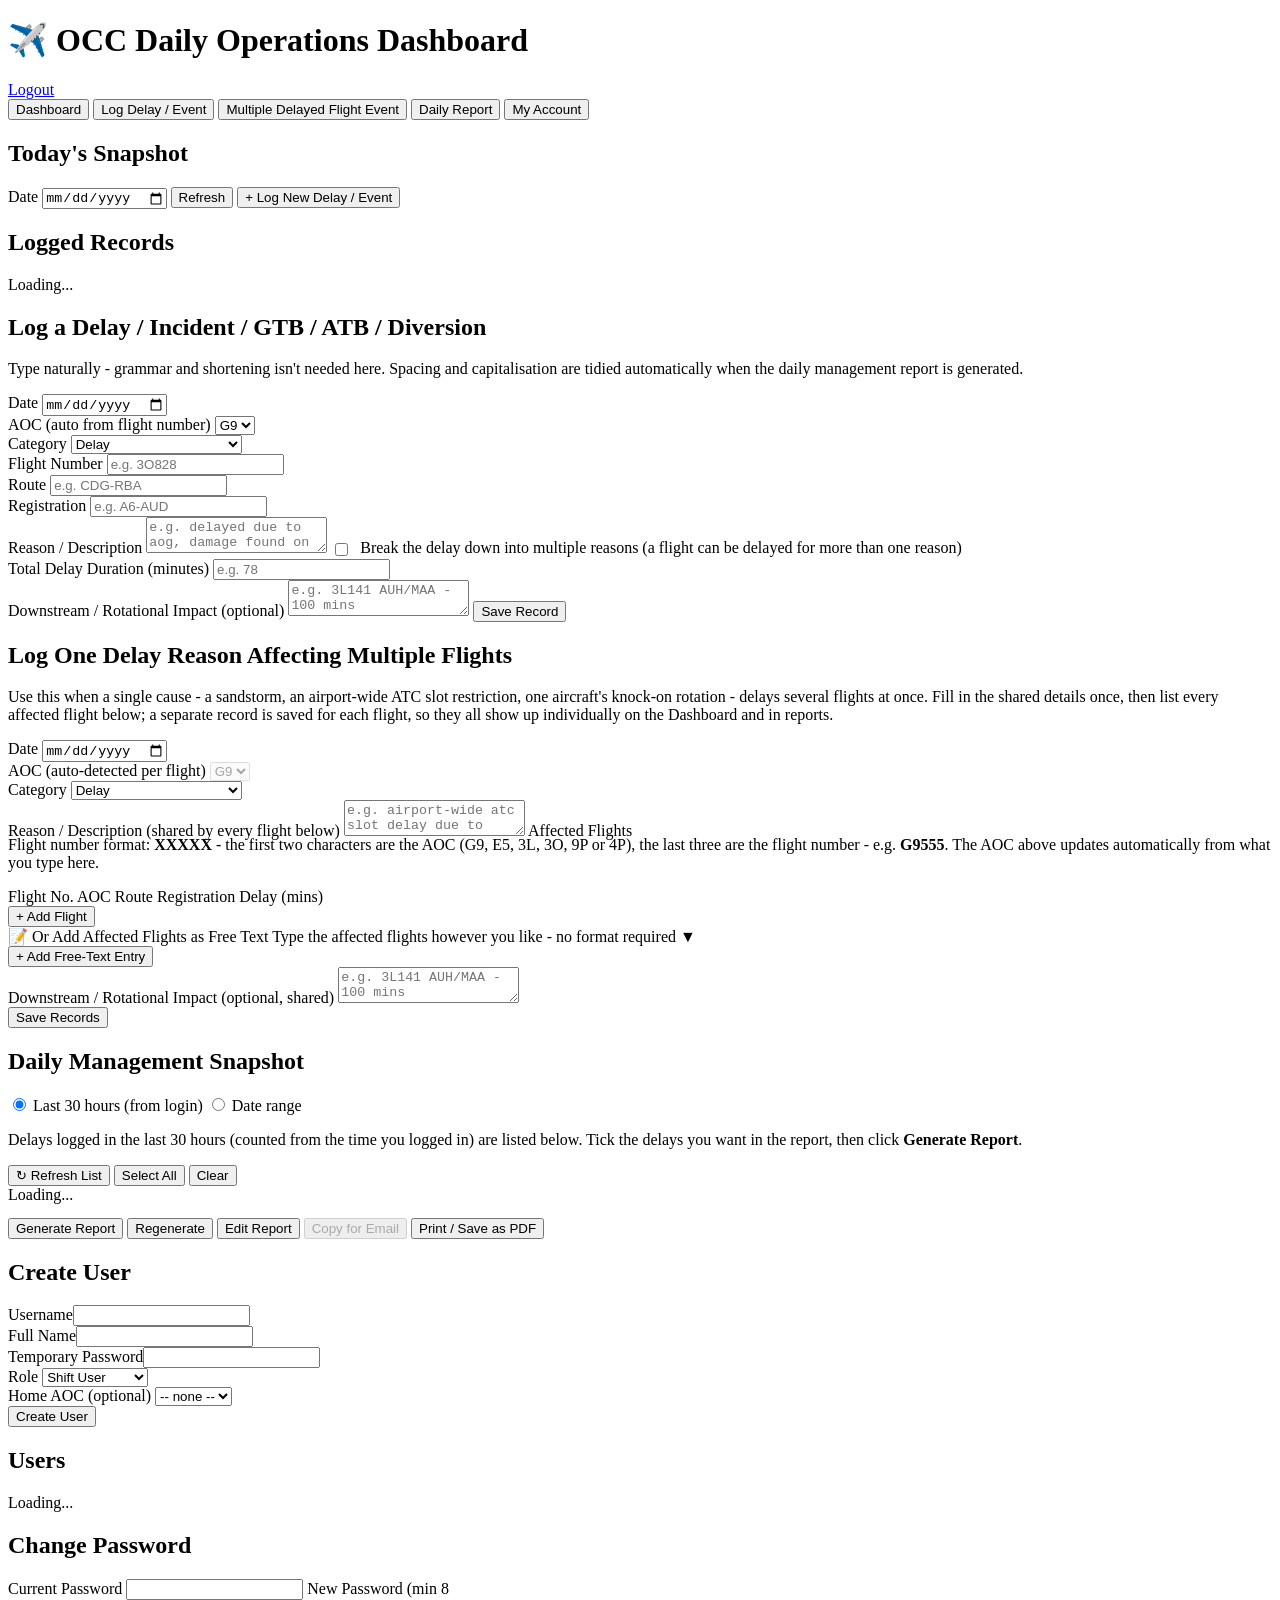
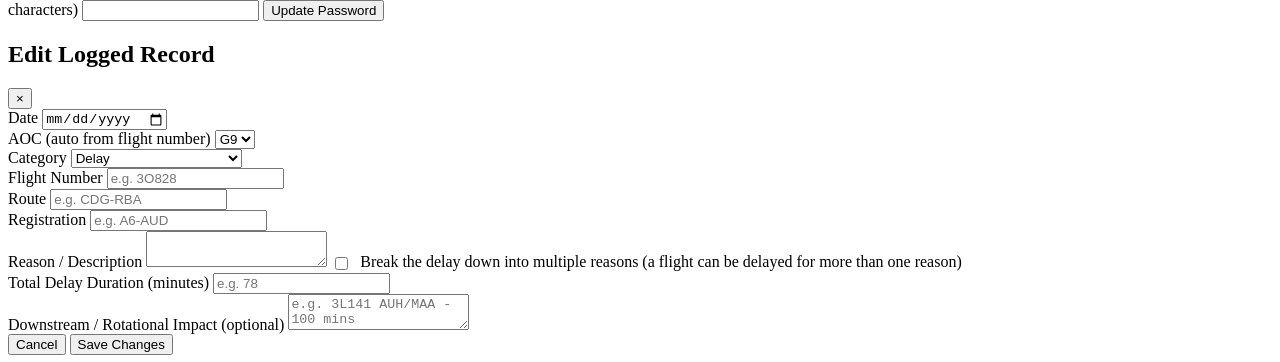
==== commit 8cec0708: "Add files via upload" ====
--- a/index.html
+++ b/index.html
@@ -6,7 +6,7 @@
 <meta name="referrer" content="strict-origin-when-cross-origin">
 <meta name="viewport" content="width=device-width, initial-scale=1">
 <title>OCC Daily Operations Dashboard</title>
-<link rel="stylesheet" href="styles.css">
+<link rel="stylesheet" href="css/styles.css">
 </head>
 <body>
 <div class="topbar">
@@ -52,24 +52,6 @@
     <div class="card accent-teal">
       <h2>Log a Delay / Incident / GTB / ATB / Diversion</h2>
       <p class="small">Type naturally - grammar and shortening isn't needed here. Spacing and capitalisation are tidied automatically when the daily management report is generated.</p>
-
-      <!-- Quick Paste from Notification -->
-      <div class="quick-paste-box" id="quickPasteBox">
-        <div class="quick-paste-header" id="quickPasteToggle">
-          <span class="quick-paste-icon">📋</span>
-          <span class="quick-paste-title">Quick Paste from Notification</span>
-          <span class="quick-paste-hint">Paste your flight notification and auto-fill the form</span>
-          <span class="quick-paste-chevron" id="quickPasteChevron">▼</span>
-        </div>
-        <div class="quick-paste-body" id="quickPasteBody">
-          <textarea id="quickPasteInput" class="quick-paste-textarea" placeholder="Paste your notification here, e.g.&#10;&#10;FLIGHT DELAY&#10;A6-ATA / G9 555 / SHJ - KHI&#10;DELAY DUE AIRCRAFT TECHNICAL&#10;&#10;Supports multiple lines and formats. Fields will be auto-detected."></textarea>
-          <div class="quick-paste-actions">
-            <button type="button" class="quick-paste-btn" id="quickParseBtn">⚡ Parse & Fill Form</button>
-            <button type="button" class="quick-paste-btn secondary" id="quickClearBtn">Clear</button>
-          </div>
-          <div id="quickPasteMsg"></div>
-        </div>
-      </div>
 
       <form id="entryForm">
         <div class="row">
@@ -203,7 +185,7 @@
           <div class="quick-paste-header" id="mfFreeTextToggle">
             <span class="quick-paste-icon">📝</span>
             <span class="quick-paste-title">Or Add Affected Flights as Free Text</span>
-            <span class="quick-paste-hint">Type the affected flights however you like - no format required - and just add the total delay</span>
+            <span class="quick-paste-hint">Type the affected flights however you like - no format required</span>
             <span class="quick-paste-chevron" id="mfFreeTextChevron">▼</span>
           </div>
           <div class="quick-paste-body" id="mfFreeTextBody">
@@ -251,15 +233,17 @@
         <button id="genBtn">Generate Report</button>
         <button id="forceBtn" class="secondary">Regenerate</button>
         <button id="editReportBtn" class="secondary">Edit Report</button>
+        <button id="copyEmailBtn" class="ghost" disabled>Copy for Email</button>
         <button id="printBtn" class="ghost">Print / Save as PDF</button>
       </div>
       <div id="reportStatus" class="small"></div>
       <p class="small" id="editReportHint" style="display:none;">Editing mode is on - click any text in the report below to amend it by hand. These manual changes are not saved to the database; they stay on screen for printing/exporting until you regenerate the report.</p>
     </div>
     <div class="card accent-purple" id="reportCard" style="display:none;">
-      <table class="report-grid" id="flightCountTable"></table>
+      <table class="rep-email" id="eventTilesTable" width="100%" cellpadding="0" cellspacing="10" border="0" style="width:100%;border-collapse:separate;margin-bottom:8px;"></table>
+      <table class="report-grid rep-email" id="flightCountTable"></table>
       <div style="height:18px;"></div>
-      <table class="report-grid" id="briefingTable"></table>
+      <table class="report-grid rep-email" id="briefingTable"></table>
     </div>
   </section>
 
@@ -405,9 +389,9 @@
   </div>
 </div>
 
-<script src="config.js"></script>
-<script src="supabase.js"></script>
-<script src="common.js"></script>
-<script src="app.js"></script>
+<script src="js/config.js"></script>
+<script src="js/vendor/supabase.js"></script>
+<script src="js/common.js"></script>
+<script src="js/app.js"></script>
 </body>
 </html>
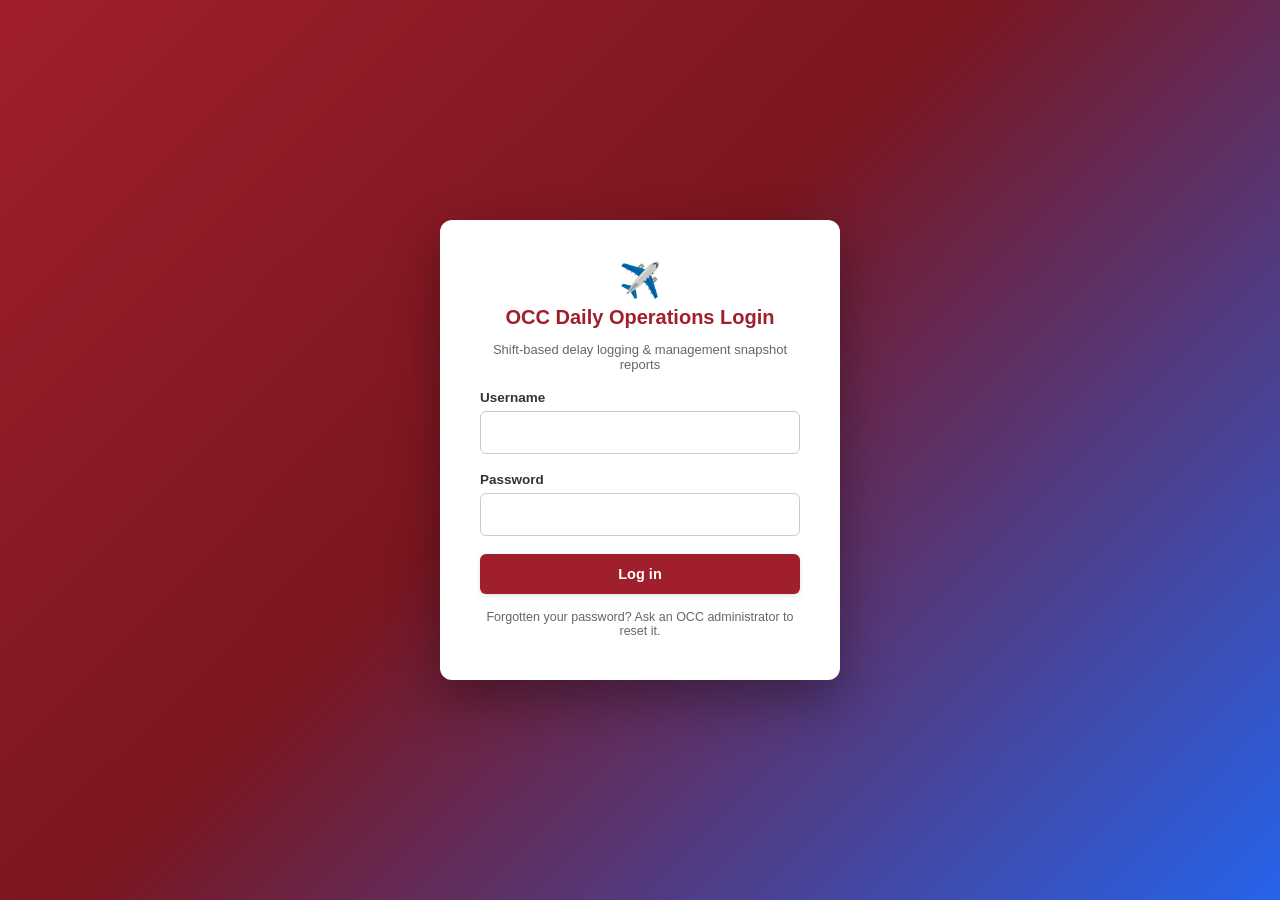
==== commit c4534096: "Add files via upload" ====
--- a/index.html
+++ b/index.html
@@ -6,7 +6,7 @@
 <meta name="referrer" content="strict-origin-when-cross-origin">
 <meta name="viewport" content="width=device-width, initial-scale=1">
 <title>OCC Daily Operations Dashboard</title>
-<link rel="stylesheet" href="css/styles.css">
+<link rel="stylesheet" href="styles.css">
 </head>
 <body>
 <div class="topbar">
@@ -389,9 +389,9 @@
   </div>
 </div>
 
-<script src="js/config.js"></script>
-<script src="js/vendor/supabase.js"></script>
-<script src="js/common.js"></script>
-<script src="js/app.js"></script>
+<script src="config.js"></script>
+<script src="supabase.js"></script>
+<script src="common.js"></script>
+<script src="app.js"></script>
 </body>
 </html>
--- a/styles.css
+++ b/styles.css
@@ -0,0 +1,662 @@
+:root {
+  --brand-red: #a01f2d;
+  --brand-red-dark: #7a1620;
+  --brand-orange: #e8712f;
+  --brand-teal: #0d9488;
+  --brand-blue: #2563eb;
+  --brand-purple: #7c3aed;
+  --brand-amber: #d97706;
+  --brand-cyan: #0891b2;
+  --brand-slate: #475569;
+  --brand-gray: #8c8c8c;
+  --brand-gray-light: #eef0f2;
+  --brand-green-light: #d9ede1;
+  --text-dark: #1c1c1c;
+  --border: #333;
+  --danger-text: #b32020;
+  --ok-text: #1c7a3a;
+  --bg: #f0f2f5;
+}
+
+* { box-sizing: border-box; }
+
+body {
+  font-family: -apple-system, BlinkMacSystemFont, "Segoe UI", Roboto, Helvetica, Arial, sans-serif;
+  background: var(--bg);
+  color: var(--text-dark);
+  margin: 0;
+}
+
+/* ---------------- Topbar & Tabs ---------------- */
+.topbar {
+  background: linear-gradient(90deg, var(--brand-red) 0%, var(--brand-red-dark) 100%);
+  color: #fff;
+  padding: 14px 24px 0 24px;
+  box-shadow: 0 2px 8px rgba(0,0,0,0.15);
+}
+.topbar .topbar-top { display: flex; align-items: center; justify-content: space-between; padding-bottom: 12px; }
+.topbar h1 { font-size: 19px; margin: 0; font-weight: 800; letter-spacing: 0.3px; }
+.topbar .userbox { font-size: 13px; opacity: 0.95; background: rgba(255,255,255,0.15); padding: 5px 12px; border-radius: 20px; }
+.topbar .logoutLink { color: #fff; text-decoration: none; font-size: 13px; font-weight: 700; margin-left: 14px; background: rgba(0,0,0,0.2); padding: 5px 12px; border-radius: 20px; }
+.topbar .logoutLink:hover { background: rgba(0,0,0,0.35); }
+.topbar-right { display: flex; align-items: center; gap: 10px; }
+
+.tabs { display: flex; gap: 4px; flex-wrap: wrap; }
+.tab-btn {
+  background: rgba(255,255,255,0.12);
+  color: #fff;
+  border: none;
+  border-bottom: 4px solid transparent;
+  padding: 10px 18px;
+  font-size: 13px;
+  font-weight: 700;
+  letter-spacing: 0.2px;
+  cursor: pointer;
+  border-radius: 6px 6px 0 0;
+  transition: all 0.15s ease;
+}
+.tab-btn:hover { background: rgba(255,255,255,0.24); }
+.tab-btn.active { background: #f0f2f5; color: var(--brand-red-dark); border-bottom: 4px solid var(--tab-accent, var(--brand-amber)); }
+.tab-btn[data-tab="dashboard"] { --tab-accent: var(--brand-blue); }
+.tab-btn[data-tab="entry"] { --tab-accent: var(--brand-teal); }
+.tab-btn[data-tab="multi"] { --tab-accent: var(--brand-cyan); }
+.tab-btn[data-tab="report"] { --tab-accent: var(--brand-purple); }
+.tab-btn[data-tab="admin"] { --tab-accent: var(--brand-red); }
+.tab-btn[data-tab="account"] { --tab-accent: var(--brand-slate); }
+
+.container { max-width: 1500px; margin: 24px auto; padding: 0 24px; }
+.tab-section { display: none; }
+.tab-section.active { display: block; }
+
+.card {
+  background: #fff;
+  border: 1px solid #ddd;
+  border-left: 6px solid var(--accent, var(--brand-red));
+  border-radius: 8px;
+  padding: 24px 28px;
+  margin-bottom: 22px;
+  box-shadow: 0 2px 6px rgba(0,0,0,0.07);
+}
+.card.accent-blue { --accent: var(--brand-blue); }
+.card.accent-teal { --accent: var(--brand-teal); }
+.card.accent-cyan { --accent: var(--brand-cyan); }
+.card.accent-orange { --accent: var(--brand-orange); }
+.card.accent-purple { --accent: var(--brand-purple); }
+.card.accent-red { --accent: var(--brand-red); }
+.card.accent-slate { --accent: var(--brand-slate); }
+
+.card h2 {
+  font-size: 16px;
+  text-transform: uppercase;
+  letter-spacing: 0.5px;
+  color: var(--accent, var(--brand-red-dark));
+  margin-top: 0;
+  border-bottom: 2px solid var(--brand-gray-light);
+  padding-bottom: 12px;
+  margin-bottom: 18px;
+}
+
+label { display: block; font-size: 13.5px; font-weight: 700; margin-bottom: 6px; margin-top: 18px; color: #333; }
+input, select, textarea {
+  width: 100%;
+  padding: 12px 14px;
+  border: 1.5px solid #c7ccd1;
+  border-radius: 6px;
+  font-size: 15px;
+  font-family: inherit;
+  background: #fff;
+  transition: border-color 0.15s ease, box-shadow 0.15s ease;
+}
+input:focus, select:focus, textarea:focus {
+  outline: none;
+  border-color: var(--accent, var(--brand-blue));
+  box-shadow: 0 0 0 3px rgba(37,99,235,0.15);
+}
+textarea { min-height: 110px; resize: vertical; line-height: 1.5; }
+
+.row { display: flex; gap: 20px; flex-wrap: wrap; }
+.row > div { flex: 1; min-width: 240px; }
+.row.tight > div { min-width: 160px; }
+
+button, .btn {
+  background: var(--accent, var(--brand-red));
+  color: #fff;
+  border: none;
+  padding: 12px 22px;
+  border-radius: 6px;
+  font-size: 14.5px;
+  font-weight: 700;
+  cursor: pointer;
+  margin-top: 18px;
+  display: inline-block;
+  text-decoration: none;
+  box-shadow: 0 2px 4px rgba(0,0,0,0.12);
+  transition: filter 0.15s ease, transform 0.05s ease;
+}
+button:hover, .btn:hover { filter: brightness(0.9); }
+button:active, .btn:active { transform: translateY(1px); }
+button.secondary, .btn.secondary { background: var(--brand-slate); }
+button.ghost, .btn.ghost { background: transparent; color: var(--accent, var(--brand-red)); border: 2px solid var(--accent, var(--brand-red)); box-shadow: none; }
+button.danger { background: var(--danger-text); }
+button:disabled { opacity: 0.55; cursor: not-allowed; }
+button.small-btn { padding: 6px 12px; font-size: 12.5px; margin-top: 0; }
+
+.msg { padding: 12px 16px; border-radius: 6px; margin-top: 14px; font-size: 14px; font-weight: 600; }
+.msg.error { background: #fdecea; color: var(--danger-text); border: 1px solid #f5b8b0; }
+.msg.success { background: var(--brand-green-light); color: var(--ok-text); border: 1px solid #b6dcc4; }
+
+table { width: 100%; border-collapse: collapse; font-size: 13.5px; }
+th, td { border: 1px solid #ccd2d8; padding: 10px; text-align: left; vertical-align: top; }
+th { background: var(--brand-slate); color: #fff; text-transform: uppercase; font-size: 12px; letter-spacing: 0.3px; }
+tbody tr:nth-child(even) { background: #f7f8fa; }
+
+.badge { display: inline-block; padding: 3px 10px; border-radius: 12px; font-size: 11px; font-weight: 800; letter-spacing: 0.3px; }
+.badge.INCIDENT { background: #fde0e0; color: #a01f2d; }
+.badge.DELAY { background: #fef3c7; color: #92610a; }
+.badge.GTB { background: #dbeafe; color: #1d4ed8; }
+.badge.ATB { background: #ede9fe; color: #6d28d9; }
+.badge.DIVERSION { background: #ffedd5; color: #c2410c; }
+.badge.open { background: #fde0e0; color: #a01f2d; }
+.badge.closed { background: #d1fae5; color: #047857; }
+
+.stat-tiles { display: flex; gap: 16px; flex-wrap: wrap; }
+.stat-tile {
+  flex: 1; min-width: 130px; border-radius: 8px; padding: 16px; text-align: center; color: #fff;
+  box-shadow: 0 2px 6px rgba(0,0,0,0.1);
+}
+.stat-tile .num { font-size: 28px; font-weight: 800; }
+.stat-tile .lbl { font-size: 11.5px; text-transform: uppercase; margin-top: 4px; opacity: 0.9; letter-spacing: 0.3px; }
+.stat-tile.t-total { background: linear-gradient(135deg, var(--brand-slate), #334155); }
+.stat-tile.t-incident { background: linear-gradient(135deg, #dc2626, #a01f2d); }
+.stat-tile.t-delay { background: linear-gradient(135deg, #f59e0b, #b45309); }
+.stat-tile.t-gtb { background: linear-gradient(135deg, #3b82f6, #1d4ed8); }
+.stat-tile.t-atb { background: linear-gradient(135deg, #8b5cf6, #6d28d9); }
+.stat-tile.t-diversion { background: linear-gradient(135deg, #fb923c, #c2410c); }
+.stat-tile.t-time { background: linear-gradient(135deg, #14b8a6, #0d9488); }
+
+/* ---- Delay breakdown builder ---- */
+.breakdown-box { border: 2px dashed #c7ccd1; border-radius: 8px; padding: 14px; margin-top: 10px; background: #fbfbfc; }
+.breakdown-row { display: flex; gap: 10px; align-items: center; margin-bottom: 10px; }
+.breakdown-row select, .breakdown-row input { margin: 0; }
+.breakdown-row .bd-tag { flex: 2; }
+.breakdown-row .bd-minutes { flex: 1; min-width: 100px; }
+.breakdown-row .bd-note { flex: 3; }
+.breakdown-row .bd-remove {
+  background: var(--danger-text); color: #fff; border: none; border-radius: 6px; width: 34px; height: 34px;
+  font-weight: 800; cursor: pointer; flex: 0 0 34px; margin: 0;
+}
+.breakdown-total { margin-top: 10px; font-weight: 800; font-size: 15px; color: var(--brand-teal); }
+.breakdown-total.mismatch { color: var(--danger-text); }
+
+/* ---------------- Snapshot report (mirrors the OCC daily briefing template) ---------------- */
+.report-grid { border-collapse: collapse; width: 100%; table-layout: fixed; }
+.report-grid th, .report-grid td { border: 1px solid #222; padding: 8px 10px; font-size: 12.5px; vertical-align: top; }
+.report-grid .title-row td { background: linear-gradient(90deg, var(--brand-slate), #334155); color: #fff; text-align: center; font-weight: 800; font-size: 15px; letter-spacing: 0.4px; }
+.report-grid .date-cell { background: var(--brand-green-light); font-weight: 800; text-align: center; }
+.report-grid .aoc-header { background: linear-gradient(180deg, var(--brand-red), var(--brand-red-dark)); color: #fff; text-align: center; font-weight: 800; }
+.report-grid .row-label { background: var(--brand-slate); color: #fff; font-weight: 800; text-align: center; }
+.report-grid .num-cell { text-align: center; font-weight: 800; font-size: 15px; color: var(--brand-red-dark); }
+.report-grid .events-cell { min-height: 120px; }
+.report-grid .event { margin-bottom: 12px; padding-bottom: 10px; border-bottom: 1px dashed #ddd; }
+.report-grid .event:last-child { border-bottom: none; }
+.report-grid .event .flight { font-weight: 800; text-decoration: underline; display: block; color: var(--brand-red-dark); }
+.report-grid .event .delay { color: var(--danger-text); font-weight: 800; }
+.report-grid .event .impact { margin-top: 4px; font-style: italic; color: #444; }
+.report-grid .event .bd-line { margin-top: 3px; padding-left: 10px; font-size: 11.5px; color: #333; }
+.report-grid .event .bd-line b { color: var(--brand-slate); }
+
+/* Multiple Delayed Flight Event: one reason heading, many flights listed
+   underneath it instead of repeating the reason per flight. */
+.report-grid .event.event-group { border-left: 3px solid var(--brand-cyan); padding-left: 8px; }
+.report-grid .event .mf-flight-list { margin-top: 6px; }
+.report-grid .event .mf-flight-line { margin-top: 3px; font-size: 11.5px; }
+.report-grid .event .mf-flight-line .fno { font-weight: 800; text-decoration: underline; color: var(--brand-red-dark); }
+.report-grid .event .mf-flight-line .delay-inline { margin-left: 5px; color: var(--danger-text); font-weight: 700; }
+.report-grid .nil { text-align: center; font-weight: 800; padding-top: 40px; color: #888; }
+
+.toolbar { display: flex; gap: 12px; align-items: center; margin-bottom: 18px; flex-wrap: wrap; }
+.toolbar input[type=date] { width: auto; }
+.toolbar label { margin: 0; }
+
+.small { font-size: 12.5px; color: #666; }
+
+/* ---- Quick Paste Notification Box ---- */
+.quick-paste-box {
+  border: 2px solid var(--brand-teal);
+  border-radius: 10px;
+  margin-bottom: 22px;
+  overflow: hidden;
+  background: linear-gradient(135deg, #f0fdfa 0%, #f7fdfb 100%);
+  box-shadow: 0 2px 8px rgba(13, 148, 136, 0.10);
+  transition: box-shadow 0.2s ease;
+}
+.quick-paste-box:hover {
+  box-shadow: 0 4px 16px rgba(13, 148, 136, 0.18);
+}
+.quick-paste-header {
+  display: flex;
+  align-items: center;
+  gap: 10px;
+  padding: 14px 18px;
+  cursor: pointer;
+  background: linear-gradient(90deg, rgba(13,148,136,0.08) 0%, rgba(13,148,136,0.02) 100%);
+  user-select: none;
+  transition: background 0.15s ease;
+}
+.quick-paste-header:hover {
+  background: linear-gradient(90deg, rgba(13,148,136,0.14) 0%, rgba(13,148,136,0.04) 100%);
+}
+.quick-paste-icon {
+  font-size: 20px;
+}
+.quick-paste-title {
+  font-weight: 800;
+  font-size: 14px;
+  color: var(--brand-teal);
+  letter-spacing: 0.3px;
+}
+.quick-paste-hint {
+  font-size: 12px;
+  color: #666;
+  flex: 1;
+}
+.quick-paste-chevron {
+  font-size: 13px;
+  color: var(--brand-teal);
+  transition: transform 0.25s ease;
+  font-weight: 800;
+}
+.quick-paste-chevron.open {
+  transform: rotate(180deg);
+}
+.quick-paste-body {
+  max-height: 0;
+  overflow: hidden;
+  transition: max-height 0.35s cubic-bezier(0.4, 0, 0.2, 1), padding 0.25s ease;
+  padding: 0 18px;
+}
+.quick-paste-body.open {
+  max-height: 600px;
+  padding: 0 18px 18px 18px;
+}
+.quick-paste-textarea {
+  min-height: 100px;
+  font-size: 13.5px;
+  font-family: 'Cascadia Code', 'Fira Code', 'Consolas', monospace;
+  background: #fff;
+  border: 1.5px solid #b2dfdb;
+  border-radius: 8px;
+  line-height: 1.6;
+  margin-top: 10px;
+  resize: vertical;
+  transition: border-color 0.15s ease, box-shadow 0.15s ease;
+}
+.quick-paste-textarea:focus {
+  border-color: var(--brand-teal);
+  box-shadow: 0 0 0 3px rgba(13, 148, 136, 0.15);
+}
+.quick-paste-actions {
+  display: flex;
+  gap: 10px;
+  margin-top: 12px;
+}
+.quick-paste-btn {
+  background: var(--brand-teal) !important;
+  color: #fff;
+  border: none;
+  padding: 10px 20px;
+  border-radius: 6px;
+  font-size: 13.5px;
+  font-weight: 700;
+  cursor: pointer;
+  margin-top: 0;
+  display: inline-flex;
+  align-items: center;
+  gap: 6px;
+  transition: filter 0.15s ease, transform 0.05s ease;
+}
+.quick-paste-btn:hover {
+  filter: brightness(0.88);
+}
+.quick-paste-btn:active {
+  transform: translateY(1px);
+}
+.quick-paste-btn.secondary {
+  background: transparent !important;
+  color: var(--brand-teal);
+  border: 2px solid var(--brand-teal);
+  box-shadow: none;
+}
+.quick-paste-btn.secondary:hover {
+  background: rgba(13, 148, 136, 0.06) !important;
+}
+.quick-paste-parsed {
+  margin-top: 12px;
+  padding: 12px 16px;
+  border-radius: 8px;
+  font-size: 13px;
+  line-height: 1.6;
+}
+.quick-paste-parsed.success {
+  background: #d1fae5;
+  border: 1px solid #6ee7b7;
+  color: #065f46;
+}
+.quick-paste-parsed.warning {
+  background: #fef3c7;
+  border: 1px solid #fbbf24;
+  color: #92400e;
+}
+.quick-paste-parsed .parsed-field {
+  display: inline-block;
+  background: rgba(255,255,255,0.6);
+  padding: 2px 8px;
+  border-radius: 4px;
+  font-weight: 700;
+  margin: 1px 2px;
+}
+
+/* Cyan retint of the quick-paste box, used on the Multiple Delayed Flight
+   Event tab (accent-cyan) so the bulk-add box matches that tab's color
+   instead of the Log Delay/Event tab's teal. */
+.quick-paste-box.cyan-variant {
+  border-color: var(--brand-cyan);
+  background: linear-gradient(135deg, #ecfeff 0%, #f7fdfe 100%);
+  box-shadow: 0 2px 8px rgba(8, 145, 178, 0.10);
+}
+.quick-paste-box.cyan-variant:hover { box-shadow: 0 4px 16px rgba(8, 145, 178, 0.18); }
+.quick-paste-box.cyan-variant .quick-paste-header { background: linear-gradient(90deg, rgba(8,145,178,0.08) 0%, rgba(8,145,178,0.02) 100%); }
+.quick-paste-box.cyan-variant .quick-paste-header:hover { background: linear-gradient(90deg, rgba(8,145,178,0.14) 0%, rgba(8,145,178,0.04) 100%); }
+.quick-paste-box.cyan-variant .quick-paste-title,
+.quick-paste-box.cyan-variant .quick-paste-chevron { color: var(--brand-cyan); }
+.quick-paste-box.cyan-variant .quick-paste-textarea { border-color: #a5e6f5; }
+.quick-paste-box.cyan-variant .quick-paste-textarea:focus { border-color: var(--brand-cyan); box-shadow: 0 0 0 3px rgba(8, 145, 178, 0.15); }
+.quick-paste-box.cyan-variant .quick-paste-btn { background: var(--brand-cyan) !important; }
+.quick-paste-box.cyan-variant .quick-paste-btn.secondary { background: transparent !important; color: var(--brand-cyan); border-color: var(--brand-cyan); }
+.quick-paste-box.cyan-variant .quick-paste-btn.secondary:hover { background: rgba(8, 145, 178, 0.06) !important; }
+
+/* Quick Paste: fields the parser could not fill from the pasted text.
+   These need the user's manual attention/confirmation. */
+input.field-needs-manual,
+select.field-needs-manual,
+textarea.field-needs-manual {
+  border-color: var(--brand-amber) !important;
+  background: #fffbeb !important;
+  box-shadow: 0 0 0 3px rgba(217,119,6,0.18) !important;
+}
+.field-manual-note {
+  display: block;
+  margin-top: 6px;
+  font-size: 12px;
+  font-weight: 700;
+  color: var(--brand-amber);
+}
+.field-manual-note::before {
+  content: "⚠ ";
+}
+.breakdown-row.bd-needs-manual .bd-minutes {
+  border-color: var(--brand-amber) !important;
+  background: #fffbeb !important;
+  box-shadow: 0 0 0 3px rgba(217,119,6,0.18) !important;
+}
+
+/* Row-level Edit/Delete buttons on the Dashboard's logged-records table */
+.row-actions { white-space: nowrap; }
+.row-actions button { margin-top: 0; }
+.row-actions button + button { margin-left: 8px; }
+
+/* Edit Record modal */
+.modal-overlay {
+  display: none;
+  position: fixed;
+  inset: 0;
+  background: rgba(20, 20, 25, 0.55);
+  z-index: 1000;
+  align-items: flex-start;
+  justify-content: center;
+  padding: 40px 16px;
+  overflow-y: auto;
+}
+.modal-overlay.open { display: flex; }
+.modal-box {
+  background: #fff;
+  border-radius: 10px;
+  max-width: 900px;
+  width: 100%;
+  padding: 28px 32px 32px;
+  box-shadow: 0 12px 40px rgba(0,0,0,0.25);
+}
+.modal-header {
+  display: flex;
+  align-items: center;
+  justify-content: space-between;
+  border-bottom: 2px solid var(--brand-gray-light);
+  padding-bottom: 12px;
+  margin-bottom: 6px;
+}
+.modal-header h2 {
+  font-size: 16px;
+  text-transform: uppercase;
+  letter-spacing: 0.5px;
+  color: var(--brand-red-dark);
+  margin: 0;
+}
+.modal-close {
+  background: transparent;
+  color: var(--brand-slate);
+  border: none;
+  box-shadow: none;
+  font-size: 26px;
+  line-height: 1;
+  padding: 0 4px;
+  margin: 0;
+  cursor: pointer;
+}
+.modal-close:hover { filter: none; color: var(--brand-red-dark); }
+.modal-actions {
+  display: flex;
+  justify-content: flex-end;
+  gap: 12px;
+  margin-top: 10px;
+}
+
+/* Multiple Delayed Flight Event - repeatable per-flight rows */
+.mf-row {
+  display: grid;
+  grid-template-columns: 1.3fr 0.6fr 1.3fr 1.1fr 1fr auto;
+  gap: 10px;
+  align-items: center;
+  margin-bottom: 10px;
+}
+.mf-row input { margin: 0; }
+.mf-header {
+  font-size: 11.5px;
+  font-weight: 800;
+  text-transform: uppercase;
+  letter-spacing: 0.3px;
+  color: var(--brand-slate);
+  margin-bottom: 4px;
+}
+.mf-row .bd-remove {
+  background: transparent;
+  color: var(--danger-text);
+  border: 2px solid var(--danger-text);
+  box-shadow: none;
+  border-radius: 50%;
+  width: 32px;
+  height: 32px;
+  padding: 0;
+  font-size: 18px;
+  line-height: 1;
+  margin: 0;
+}
+.mf-aoc-badge {
+  display: inline-flex;
+  align-items: center;
+  justify-content: center;
+  min-height: 44px;
+  border-radius: 8px;
+  font-weight: 800;
+  font-size: 13px;
+  background: var(--brand-gray-light);
+  color: var(--brand-gray);
+}
+.mf-aoc-badge.detected { background: #dbeafe; color: #1d4ed8; }
+.mf-aoc-badge.invalid { background: #fde0e0; color: #a01f2d; }
+
+/* Multiple Delayed Flight Event - free-text entries: each one is its own
+   card (AOC + total delay on one line, then an unrestricted textarea)
+   rather than the fixed-column grid used by the structured rows above,
+   since the whole point is not to force the text into that shape. */
+.mf-freetext-row {
+  position: relative;
+  border: 1.5px solid #a5e6f5;
+  border-radius: 8px;
+  padding: 12px 44px 12px 12px;
+  margin-bottom: 12px;
+  background: #fff;
+}
+.mf-freetext-top {
+  display: flex;
+  gap: 16px;
+  align-items: flex-end;
+  margin-bottom: 10px;
+  flex-wrap: wrap;
+}
+.mf-freetext-top > div { display: flex; flex-direction: column; }
+.mf-freetext-aoc { width: 100px; margin: 0; }
+.mf-freetext-minutes { width: 170px; margin: 0; }
+.mf-freetext-label {
+  font-size: 11px;
+  font-weight: 800;
+  text-transform: uppercase;
+  letter-spacing: 0.3px;
+  color: var(--brand-slate);
+  margin-bottom: 4px;
+  display: block;
+}
+.mf-freetext-text {
+  width: 100%;
+  min-height: 80px;
+  margin: 0;
+  font-family: inherit;
+}
+.mf-freetext-row .bd-remove {
+  position: absolute;
+  top: 10px;
+  right: 10px;
+  background: transparent;
+  color: var(--danger-text);
+  border: 2px solid var(--danger-text);
+  box-shadow: none;
+  border-radius: 50%;
+  width: 28px;
+  height: 28px;
+  padding: 0;
+  font-size: 16px;
+  line-height: 1;
+  margin: 0;
+}
+
+/* Daily Report - a free-text affected-flights entry, shown verbatim */
+.report-grid .event .mf-freetext-block {
+  margin-top: 6px;
+  white-space: pre-wrap;
+  font-size: 12px;
+}
+
+/* Daily Report - manual free-text amendment mode */
+#reportCard.editing .report-grid {
+  outline: 2px dashed var(--brand-purple);
+  outline-offset: 6px;
+  background: #faf8ff;
+}
+#reportCard.editing .report-grid td,
+#reportCard.editing .report-grid th {
+  cursor: text;
+}
+#reportCard.editing .report-grid td:focus,
+#reportCard.editing .report-grid th:focus {
+  outline: 2px solid var(--brand-purple);
+  outline-offset: -2px;
+  background: #fff;
+}
+
+
+/* ---- Daily Report: editable PAX flights / aircraft defects cells ---- */
+.report-grid .rep-count-input {
+  width: 100%; max-width: 90px; margin: 0; padding: 4px 6px; text-align: center;
+  font: inherit; font-weight: 800; font-size: 15px; color: var(--brand-red-dark);
+  background: #fffdf3; border: 1px dashed #b9a24a; border-radius: 4px; box-sizing: border-box;
+}
+.report-grid .rep-count-input:focus { outline: 2px solid var(--brand-purple); background: #fff; }
+.report-grid .rep-count-input.rep-count-error { border-color: var(--danger-text); background: #fdecea; }
+.report-grid .rep-count-input::-webkit-outer-spin-button,
+.report-grid .rep-count-input::-webkit-inner-spin-button { -webkit-appearance: none; margin: 0; }
+.report-grid .rep-count-input { -moz-appearance: textfield; appearance: textfield; }
+
+/* ---- Daily Report: 30-hour delay picker ---- */
+.rd-mode-row { display: flex; flex-wrap: wrap; gap: 10px 18px; align-items: center; margin: 4px 0 8px; }
+.rd-mode-row .rd-mode { display: flex; align-items: center; gap: 6px; margin: 0; cursor: pointer; font-size: 14px; }
+.rd-mode-row .rd-mode input { width: auto; margin: 0; }
+.rd-mode-row #rangeInputs { display: flex; flex-wrap: wrap; gap: 8px; align-items: center; }
+.rd-mode-row #rangeInputs input[type=date] { width: auto; margin: 0; padding: 6px 8px; }
+.rd-mode-row .rd-range-label { margin: 0; font-size: 13px; }
+.recent-delays-list {
+  max-height: 340px; overflow-y: auto; border: 1px solid #d5d9de; border-radius: 8px;
+  background: #fff; padding: 4px;
+}
+.rd-item {
+  display: flex; gap: 10px; align-items: flex-start; padding: 8px 10px; margin: 0;
+  border-radius: 6px; cursor: pointer; border-bottom: 1px solid #eef0f2;
+  text-transform: none; letter-spacing: normal; font-weight: 400; font-size: 13px; color: var(--text-dark);
+}
+.rd-item:last-child { border-bottom: none; }
+.rd-item:hover { background: #f6f3ff; }
+.rd-item.selected { background: #efe9ff; }
+.rd-item .rd-check { width: auto; margin: 3px 0 0; flex: 0 0 auto; }
+.rd-main { display: flex; flex-direction: column; gap: 3px; min-width: 0; flex: 1; }
+.rd-top { display: flex; flex-wrap: wrap; gap: 8px; align-items: center; }
+.rd-time { margin-left: auto; }
+.rd-reason { font-weight: 600; word-break: break-word; }
+.rd-flights { color: #555; word-break: break-word; }
+
+/* Printing the Daily Report: the printed page looks like the report on
+   screen - same colors, same font - on a landscape page so the AOC columns
+   are wide enough for flight lists to read on one line. */
+@page { size: A4 landscape; margin: 8mm; }
+@media print {
+  .no-print { display: none !important; }
+  /* The app chrome (title bar, user box, logout link, and every tab
+     button) has no place on a printed page - only the report itself
+     should appear. */
+  .topbar { display: none !important; }
+  body { background: #fff; }
+  .container { max-width: 100%; margin: 0; padding: 0; }
+  .card { box-shadow: none; border: none; padding: 0; margin: 0; border-radius: 0; background: #fff; }
+
+  /* Keep every background colour, gradient and text colour exactly as on
+     screen (browsers drop backgrounds when printing unless told not to). */
+  #reportCard,
+  #reportCard * {
+    -webkit-print-color-adjust: exact !important;
+    print-color-adjust: exact !important;
+  }
+  .report-grid { font-family: inherit; width: calc(100% - 3px); }
+  .report-grid th, .report-grid td { padding: 5px 7px; font-size: 11px; }
+  .report-grid .title-row td { font-size: 13px; }
+  .report-grid .num-cell { font-size: 13px; }
+  .report-grid .event .mf-flight-line, .report-grid .event .bd-line { font-size: 10.5px; }
+  .report-grid .date-cell { width: 10%; }
+  .report-grid .event .mf-flight-line .delay-inline { white-space: nowrap; }
+  .report-grid .event { break-inside: avoid; }
+  .report-grid tr { break-inside: auto; }
+
+  /* PAX flight / defect cells print as plain numbers (no input box). */
+  .report-grid .rep-count-input {
+    border: none !important; background: transparent !important; outline: none !important;
+    box-shadow: none !important; max-width: none; padding: 0; font-size: 13px;
+    color: var(--brand-red-dark) !important;
+  }
+  .report-grid .rep-count-input::placeholder { color: var(--brand-red-dark) !important; opacity: 1; }
+}
